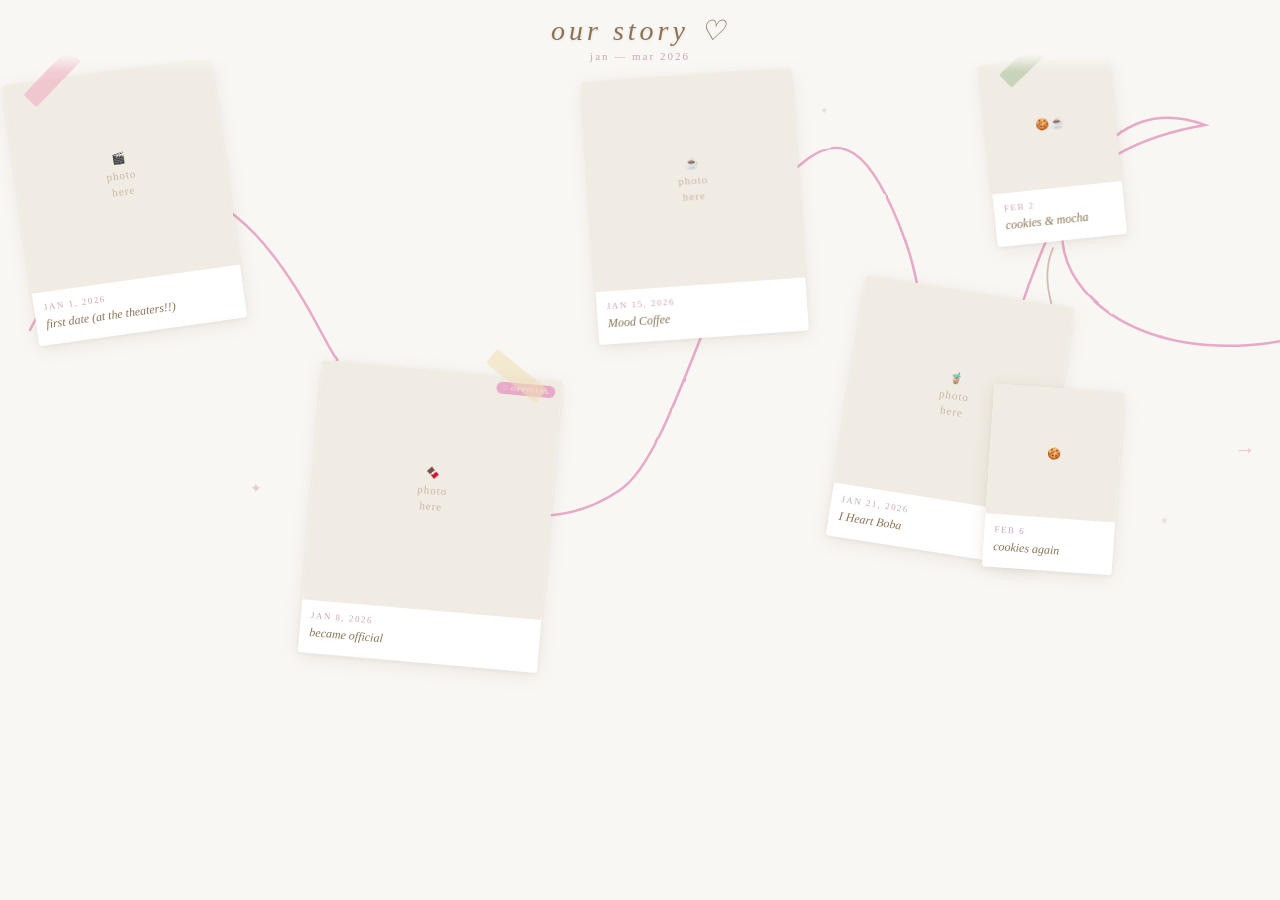
==== timeline.html @ 70872660 "non sinusoidal graph" ====
<!DOCTYPE html>
<html lang="en">
<head>
  <meta charset="UTF-8">
  <meta name="viewport" content="width=device-width, initial-scale=1.0">
  <title>Our Timeline ♡</title>
  <style>
    /* ── Reset & base ─────────────────────────────── */
    *, *::before, *::after { margin: 0; padding: 0; box-sizing: border-box; }

    html, body {
      width: 100%;
      height: 100%;
      overflow-x: auto;
      overflow-y: hidden;
      background: #f9f7f4;
      font-family: Georgia, 'Times New Roman', serif;
      color: #8b7355;
      -webkit-overflow-scrolling: touch;
      scroll-behavior: smooth;
      cursor: default;
      min-height: 680px; /* accommodate fixed-height track */
    }

    /* ── Page fade-in ─────────────────────────────── */
    body {
      animation: pageFadeIn 0.8s ease forwards;
    }
    @keyframes pageFadeIn {
      from { opacity: 0; }
      to   { opacity: 1; }
    }

    /* ── Decorative floating petals ───────────────── */
    .petals {
      position: fixed;
      inset: 0;
      pointer-events: none;
      z-index: 0;
      overflow: hidden;
    }
    .petal {
      position: absolute;
      top: -20px;
      font-size: 14px;
      opacity: 0;
      animation: petalFall linear infinite;
      user-select: none;
    }
    .petal:nth-child(1)  { left:  5%; animation-duration: 9s;  animation-delay: 0s;   font-size: 12px; }
    .petal:nth-child(2)  { left: 15%; animation-duration: 11s; animation-delay: 2s;   font-size: 10px; }
    .petal:nth-child(3)  { left: 25%; animation-duration: 8s;  animation-delay: 4s;   font-size: 14px; }
    .petal:nth-child(4)  { left: 35%; animation-duration: 12s; animation-delay: 1s;   font-size: 11px; }
    .petal:nth-child(5)  { left: 50%; animation-duration: 10s; animation-delay: 3s;   font-size: 13px; }
    .petal:nth-child(6)  { left: 62%; animation-duration: 9s;  animation-delay: 5.5s; font-size: 10px; }
    .petal:nth-child(7)  { left: 75%; animation-duration: 13s; animation-delay: 0.5s; font-size: 12px; }
    .petal:nth-child(8)  { left: 88%; animation-duration: 8s;  animation-delay: 2.5s; font-size: 14px; }
    @keyframes petalFall {
      0%   { transform: translateY(-20px) rotate(0deg);   opacity: 0; }
      10%  { opacity: 0.45; }
      90%  { opacity: 0.25; }
      100% { transform: translateY(110vh) rotate(360deg); opacity: 0; }
    }

    /* ── Page title header ────────────────────────── */
    .page-header {
      position: fixed;
      top: 0;
      left: 0;
      right: 0;
      z-index: 100;
      text-align: center;
      padding: 14px 0 10px;
      background: linear-gradient(to bottom, rgba(249,247,244,1) 75%, rgba(249,247,244,0));
      pointer-events: none;
    }
    .page-title {
      font-size: clamp(18px, 2.5vw, 28px);
      color: #8b7355;
      letter-spacing: 4px;
      font-style: italic;
      text-shadow: 0 1px 3px rgba(139,115,85,0.15);
    }
    .page-subtitle {
      font-size: 11px;
      color: #c8a4b8;
      letter-spacing: 2px;
      margin-top: 3px;
    }

    /* ── Main horizontal scroll track ────────────── */
    .timeline-track {
      position: relative;
      width: 2800px;
      height: 680px;
    }

    /* ── Section spacer — hidden in new layout ────── */
    .spacer, .spacer-lg { display: none; }

    /* ── Event wrapper — absolute positioned ──────── */
    .event-wrapper {
      position: absolute;
      z-index: 2;
    }

    /* ── Mini event — absolute positioned ─────────── */
    .mini-event {
      position: absolute;
      z-index: 2;
    }

    /* ── Polaroid card ────────────────────────────── */
    .polaroid {
      background: #ffffff;
      border-radius: 3px;
      box-shadow:
        0 4px 18px rgba(139,115,85,0.13),
        0 1px 4px rgba(139,115,85,0.09);
      cursor: pointer;
      transition:
        transform 0.35s cubic-bezier(0.34, 1.56, 0.64, 1),
        box-shadow 0.35s ease;
      user-select: none;
      white-space: normal;
      width: 210px;
      position: relative; /* for tape pseudo-elements */
    }

    /* Per-card rotation — more aggressive angles for scrapbook chaos */
    .polaroid.rot-n3 { transform: rotate(-9deg); }
    .polaroid.rot-n2 { transform: rotate(-8deg); }
    .polaroid.rot-n1 { transform: rotate(-4deg); }
    .polaroid.rot-p1 { transform: rotate(9deg); }
    .polaroid.rot-p2 { transform: rotate(6deg); }
    .polaroid.rot-p3 { transform: rotate(5deg); }

    .polaroid:hover {
      box-shadow:
        0 8px 28px rgba(139,115,85,0.18),
        0 2px 8px rgba(139,115,85,0.12);
    }

    /* expanded state */
    .polaroid.open {
      transform: rotate(0deg) scale(1.18) !important;
      box-shadow:
        0 16px 48px rgba(139,115,85,0.22),
        0 4px 16px rgba(139,115,85,0.14);
      z-index: 50;
    }
    .polaroid.open-large {
      transform: rotate(0deg) scale(1.32) !important;
      z-index: 50;
    }
    .polaroid.open-medium {
      transform: rotate(0deg) scale(1.22) !important;
      z-index: 50;
    }

    /* image area */
    .polaroid-img {
      width: 100%;
      aspect-ratio: 1 / 1;
      background: #f0ebe3;
      display: flex;
      align-items: center;
      justify-content: center;
      font-size: 28px;
      color: #c8b8a8;
      border-radius: 2px 2px 0 0;
      overflow: hidden;
      position: relative;
    }
    .polaroid-img-placeholder {
      font-size: 11px;
      color: #c8b8a8;
      letter-spacing: 1px;
      text-align: center;
      line-height: 1.5;
      padding: 8px;
    }

    /* text area */
    .polaroid-body {
      padding: 10px 10px 12px;
    }
    .polaroid-date {
      font-size: 9px;
      color: #c8a4b8;
      letter-spacing: 1.5px;
      text-transform: uppercase;
      margin-bottom: 4px;
    }
    .polaroid-title {
      font-size: 12px;
      color: #8b7355;
      line-height: 1.4;
      font-style: italic;
    }

    /* expandable description — hidden by default */
    .polaroid-desc {
      max-height: 0;
      overflow: hidden;
      transition: max-height 0.35s ease, opacity 0.3s ease;
      opacity: 0;
      font-size: 10px;
      color: #a89070;
      line-height: 1.55;
      margin-top: 0;
    }
    .polaroid.open .polaroid-desc,
    .polaroid.open-large .polaroid-desc,
    .polaroid.open-medium .polaroid-desc {
      max-height: 120px;
      opacity: 1;
      margin-top: 6px;
    }

    /* special badge */
    .polaroid-badge {
      position: absolute;
      top: 6px;
      right: 6px;
      background: #e8a8c8;
      color: white;
      font-size: 7px;
      letter-spacing: 1px;
      padding: 2px 5px;
      border-radius: 8px;
      text-transform: uppercase;
    }

    /* ── Mini event bubble ────────────────────────── */
    .mini-bubble {
      background: #fff;
      border: 1.5px solid #e8a8c8;
      border-radius: 12px;
      padding: 5px 10px;
      display: flex;
      flex-direction: column;
      align-items: center;
      gap: 2px;
      box-shadow: 0 2px 10px rgba(232,168,200,0.2);
      white-space: normal;
      text-align: center;
      transition: transform 0.2s ease;
      animation: floatBubble 3s ease-in-out infinite;
    }
    .mini-event:hover .mini-bubble {
      animation: bounceBubble 0.5s ease;
    }
    @keyframes floatBubble {
      0%, 100% { transform: translateY(0px); }
      50%       { transform: translateY(-4px); }
    }
    @keyframes bounceBubble {
      0%   { transform: scale(1) translateY(0); }
      30%  { transform: scale(1.12) translateY(-6px); }
      60%  { transform: scale(0.96) translateY(0); }
      80%  { transform: scale(1.04) translateY(-2px); }
      100% { transform: scale(1) translateY(0); }
    }
    .mini-icon { font-size: 16px; line-height: 1; }
    .mini-label {
      font-size: 9px;
      color: #8b7355;
      letter-spacing: 0.5px;
      font-style: italic;
      max-width: 70px;
    }
    .mini-date {
      font-size: 8px;
      color: #c8a4b8;
      letter-spacing: 1px;
    }

    /* ── Scroll hint arrow ────────────────────────── */
    .scroll-hint {
      position: fixed;
      right: 24px;
      top: 50%;
      transform: translateY(-50%);
      font-size: 22px;
      color: #e8a8c8;
      opacity: 0.7;
      animation: hintPulse 2s ease-in-out infinite;
      pointer-events: none;
      z-index: 200;
    }
    @keyframes hintPulse {
      0%, 100% { opacity: 0.4; transform: translateY(-50%) translateX(0); }
      50%       { opacity: 0.8; transform: translateY(-50%) translateX(5px); }
    }

    /* ── Washi tape strips ────────────────────────── */
    .tape {
      position: absolute;
      width: 64px;
      height: 18px;
      opacity: 0.6;
      border-radius: 2px;
      pointer-events: none;
      z-index: 3;
    }
    .tape-tl { top: -10px; left: 18px;  transform: rotate(-38deg); }
    .tape-tr { top: -10px; right: 14px; transform: rotate(34deg);  }
    .tape-pink     { background: #f0b0c4; }
    .tape-sage     { background: #b0c4a0; }
    .tape-cream    { background: #eee0b8; }
    .tape-lavender { background: #c8b0e0; }

    /* ── Scatter doodles ──────────────────────────── */
    .doodle {
      position: absolute;
      z-index: 1;
      pointer-events: none;
      color: #c9a89a;
      font-size: 14px;
      opacity: 0.5;
      user-select: none;
    }
    .doodle-lg { font-size: 20px; }
    .doodle-sm { font-size: 10px; opacity: 0.32; }

    /* ── Mobile responsive ────────────────────────── */
    @media (max-width: 700px) {
      .polaroid { width: 120px; }
      .spacer    { width: 50px; }
      .spacer-lg { width: 70px; }
      .polaroid-title { font-size: 10px; }
      .polaroid.open        { transform: rotate(0deg) scale(1.14) !important; }
      .polaroid.open-large  { transform: rotate(0deg) scale(1.22) !important; }
      .polaroid.open-medium { transform: rotate(0deg) scale(1.16) !important; }
    }
  </style>
</head>
<body>

  <!-- Floating petals -->
  <div class="petals" aria-hidden="true">
    <div class="petal">🌸</div>
    <div class="petal">🌷</div>
    <div class="petal">🌸</div>
    <div class="petal">🌸</div>
    <div class="petal">🌷</div>
    <div class="petal">🌸</div>
    <div class="petal">🌷</div>
    <div class="petal">🌸</div>
  </div>

  <!-- Fixed page header -->
  <header class="page-header" aria-label="Page title">
    <div class="page-title">our story ♡</div>
    <div class="page-subtitle">jan — mar 2026</div>
  </header>

  <!-- Scroll hint -->
  <div class="scroll-hint" aria-hidden="true">→</div>

  <!-- Horizontal timeline track -->
  <div class="timeline-track" role="main">

    <!-- Scatter doodles to fill dead space -->
    <span class="doodle"    aria-hidden="true" style="left:250px;  top:480px;">✦</span>
    <span class="doodle-sm doodle" aria-hidden="true" style="left:310px;  top:530px;">★</span>
    <span class="doodle"    aria-hidden="true" style="left:760px;  top:135px;">♡</span>
    <span class="doodle-sm doodle" aria-hidden="true" style="left:820px;  top:105px;">✦</span>
    <span class="doodle-lg doodle" aria-hidden="true" style="left:1095px; top:455px;">♡</span>
    <span class="doodle-sm doodle" aria-hidden="true" style="left:1160px; top:515px;">★</span>
    <span class="doodle"    aria-hidden="true" style="left:1480px; top:455px;">✦</span>
    <span class="doodle-sm doodle" aria-hidden="true" style="left:1540px; top:510px;">♡</span>
    <span class="doodle-lg doodle" aria-hidden="true" style="left:1870px; top:115px;">★</span>
    <span class="doodle-sm doodle" aria-hidden="true" style="left:1940px; top:85px; ">✦</span>
    <span class="doodle"    aria-hidden="true" style="left:2360px; top:120px;">♡</span>
    <span class="doodle-sm doodle" aria-hidden="true" style="left:2430px; top:90px; ">✦</span>
    <span class="doodle-lg doodle" aria-hidden="true" style="left:2550px; top:440px;">★</span>
    <span class="doodle-sm doodle" aria-hidden="true" style="left:2620px; top:500px;">♡</span>
    <span class="doodle"    aria-hidden="true" style="left:2720px; top:250px;">✦</span>

    <!-- SVG timeline line — irregular with loop + hand-drawn filter -->
    <svg aria-hidden="true" viewBox="0 0 2800 680" xmlns="http://www.w3.org/2000/svg"
         style="position:absolute;top:0;left:0;width:2800px;height:680px;pointer-events:none;z-index:0;">
      <defs>
        <!-- hand-drawn texture: displaces the stroke slightly so it looks pen-drawn -->
        <filter id="rough" x="-5%" y="-30%" width="110%" height="160%">
          <feTurbulence type="fractalNoise" baseFrequency="0.04 0.065"
                        numOctaves="2" seed="3" result="noiseOut"/>
          <feDisplacementMap in="SourceGraphic" in2="noiseOut"
                             scale="1.8" xChannelSelector="R" yChannelSelector="G"/>
        </filter>
        <!-- arrowhead for the stacked-card connector -->
        <marker id="arr" markerWidth="7" markerHeight="6" refX="6" refY="3" orient="auto">
          <polygon points="0 0, 7 3, 0 6" fill="#c9a89a" opacity="0.72"/>
        </marker>
      </defs>

      <!-- main timeline path:
           - first peak x≈170 y≈140, first trough x≈570 y≈545
           - second peak x≈800 y≈165, small dip x≈950-1010 y≈490
           - LOOP: rises steeply to (1205,125), then FOLDS BACK to x≈1050 before sweeping to (1410,295)
           - third peak x≈1570 y≈148, deep trough x≈1975 y≈515
           - fourth peak x≈2310 y≈258, final trough x≈2440 y≈472 -->
      <path filter="url(#rough)"
        d="M 30,330
           C 120,150 220,140 320,330
           C 420,520 540,545 620,490
           C 680,450 720,220 800,165
           C 840,130 870,145 905,240
           C 940,335 915,460 960,490
           C 1000,520 1055,515 1010,340
           C 1060,185 1110,90 1205,125
           C 920,175 1100,460 1410,295
           C 1460,275 1500,185 1570,148
           C 1630,120 1665,140 1700,210
           C 1740,280 1720,420 1760,475
           C 1800,530 1895,550 1975,515
           C 2055,480 2090,295 2150,240
           C 2200,198 2260,195 2310,258
           C 2360,320 2380,425 2440,472
           C 2495,520 2600,478 2690,393
           C 2748,336 2785,305 2800,300"
        fill="none" stroke="#e8a8c8" stroke-width="2.5" stroke-linecap="round"/>

      <!-- curved arrow connecting the stacked cookie polaroids (Feb 2 → Feb 6) -->
      <path filter="url(#rough)"
        d="M 1053,248 C 1032,298 1078,335 1053,382"
        fill="none" stroke="#c9a89a" stroke-width="1.8"
        stroke-linecap="round" marker-end="url(#arr)" opacity="0.75"/>
    </svg>

    <!-- ════════════════════════════════════════════════ -->
    <!-- EVENT 1: Jan 1 — First date (ABOVE) -->
    <!-- ════════════════════════════════════════════════ -->
    <div class="spacer"></div>

    <!-- Jan 1: near first crest (x≈200, y≈170), polaroid above -->
    <div class="event-wrapper above" data-id="e1" style="left:20px; top:70px;">
      <div class="polaroid rot-n2" id="polaroid-e1" onclick="togglePolaroid('e1', 'normal')" role="button" aria-expanded="false" tabindex="0">
        <div class="tape tape-tl tape-pink" aria-hidden="true"></div>
        <div class="polaroid-img">
          <div class="polaroid-img-placeholder">🎬<br>photo<br>here</div>
        </div>
        <div class="polaroid-body">
          <div class="polaroid-date">Jan 1, 2026</div>
          <div class="polaroid-title">first date (at the theaters!!)</div>
          <div class="polaroid-desc">even if marty was the one under a24 lighting, you were the one who stole the spotlight♡</div>
        </div>
      </div>
    </div>

    <div class="spacer-lg"></div>

    <!-- ════════════════════════════════════════════════ -->
    <!-- EVENT 2: Jan 8 — Official (BELOW) [MAJOR] -->
    <!-- ════════════════════════════════════════════════ -->
    <!-- Jan 8: midline going down (x≈400, y≈340), polaroid below — MAJOR -->
    <div class="event-wrapper below" data-id="e2" style="left:310px; top:370px;">
      <div class="polaroid rot-p3" id="polaroid-e2" onclick="togglePolaroid('e2', 'large')" role="button" aria-expanded="false" tabindex="0" style="width:240px;">
        <div class="tape tape-tr tape-cream" aria-hidden="true"></div>
        <div class="polaroid-img">
          <div class="polaroid-badge">♡ official</div>
          <div class="polaroid-img-placeholder">🍫<br>photo<br>here</div>
        </div>
        <div class="polaroid-body">
          <div class="polaroid-date">Jan 8, 2026</div>
          <div class="polaroid-title">became official</div>
          <div class="polaroid-desc">i wanted to repay you for the hersheys you gave me this day but i'm sorry i nearly poisioned you instead ♡</div>
        </div>
      </div>
    </div>

    <div class="spacer-lg"></div>

    <!-- ════════════════════════════════════════════════ -->
    <!-- EVENT 3: Jan 15 — Mood Coffee (ABOVE) -->
    <!-- ════════════════════════════════════════════════ -->
    <!-- Jan 15: near trough (x≈640, y≈490), float HIGH — surprise contrast -->
    <div class="event-wrapper above" data-id="e3" style="left:590px; top:75px;">
      <div class="polaroid rot-n1" id="polaroid-e3" onclick="togglePolaroid('e3', 'normal')" role="button" aria-expanded="false" tabindex="0">
        <div class="polaroid-img">
          <div class="polaroid-img-placeholder">☕<br>photo<br>here</div>
        </div>
        <div class="polaroid-body">
          <div class="polaroid-date">Jan 15, 2026</div>
          <div class="polaroid-title">Mood Coffee</div>
          <div class="polaroid-desc">tea too hot + hit the curb. however, it introduced me to hibiscus tea (which i am downing while making this website) so i think it was fire</div>
        </div>
      </div>
    </div>

    <div class="spacer-lg"></div>

    <!-- ════════════════════════════════════════════════ -->
    <!-- EVENT 4: Jan 21 — I Heart Boba (BELOW) -->
    <!-- ════════════════════════════════════════════════ -->
    <!-- Jan 21: between midline and crest (x≈880, y≈260), below -->
    <div class="event-wrapper below" data-id="e4" style="left:845px; top:290px;">
      <div class="polaroid rot-p1" id="polaroid-e4" onclick="togglePolaroid('e4', 'normal')" role="button" aria-expanded="false" tabindex="0">
        <div class="polaroid-img">
          <div class="polaroid-img-placeholder">🧋<br>photo<br>here</div>
        </div>
        <div class="polaroid-body">
          <div class="polaroid-date">Jan 21, 2026</div>
          <div class="polaroid-title">I Heart Boba</div>
          <div class="polaroid-desc">honey lemon tea (gross)</div>
        </div>
      </div>
    </div>

    <div class="spacer-lg"></div>

    <!-- ════════════════════════════════════════════════ -->
    <!-- MINI EVENT: Feb 2 — Cookie & Mocha (ON LINE) -->
    <!-- ════════════════════════════════════════════════ -->
    <!-- Feb 2 + Feb 6: stacked column — same x, connected by arrow in SVG -->
    <!-- Feb 2: UPPER card (x≈1050, floats above the loop peak) -->
    <div class="event-wrapper" data-id="m1" style="left:988px; top:58px;">
      <div class="polaroid" style="width:130px; transform:rotate(-6deg);">
        <div class="tape tape-tl tape-sage" aria-hidden="true"></div>
        <div class="polaroid-img">
          <div class="polaroid-img-placeholder">🍪☕</div>
        </div>
        <div class="polaroid-body">
          <div class="polaroid-date">Feb 2</div>
          <div class="polaroid-title">cookies & mocha</div>
        </div>
      </div>
    </div>

    <!-- Feb 6: LOWER card (same x, below the loop — arrow points down to it) -->
    <div class="event-wrapper" data-id="m2" style="left:988px; top:388px;">
      <div class="polaroid" style="width:130px; transform:rotate(4deg);">
        <div class="polaroid-img">
          <div class="polaroid-img-placeholder">🍪</div>
        </div>
        <div class="polaroid-body">
          <div class="polaroid-date">Feb 6</div>
          <div class="polaroid-title">cookies again</div>
        </div>
      </div>
    </div>

    <div class="spacer-lg"></div>

    <!-- ════════════════════════════════════════════════ -->
    <!-- EVENT 5: Feb 10 — First Kiss (ABOVE) [SPECIAL] -->
    <!-- ════════════════════════════════════════════════ -->
    <!-- Feb 10: near trough (x≈1430, y≈510), FLOAT HIGH dramatically — SPECIAL -->
    <div class="event-wrapper above" data-id="e5" style="left:1370px; top:68px;">
      <div class="polaroid rot-n2" id="polaroid-e5" onclick="togglePolaroid('e5', 'medium')" role="button" aria-expanded="false" tabindex="0" style="transform:rotate(-11deg);">
        <div class="tape tape-tl tape-lavender" aria-hidden="true"></div>
        <div class="polaroid-img">
          <div class="polaroid-badge">✨ special</div>
          <div class="polaroid-img-placeholder">💋<br>photo<br>here</div>
        </div>
        <div class="polaroid-body">
          <div class="polaroid-date">Feb 10, 2026</div>
          <div class="polaroid-title">first kiss</div>
          <div class="polaroid-desc">movies told me first kisses were really bad and awkward so we're just better than the movies ♡</div>
        </div>
      </div>
    </div>

    <div class="spacer-lg"></div>

    <!-- ════════════════════════════════════════════════ -->
    <!-- EVENT 6: Feb 17 — First Photos (BELOW) [SPECIAL] -->
    <!-- ════════════════════════════════════════════════ -->
    <!-- Feb 17: near crest (x≈1790, y≈190), below — SPECIAL -->
    <div class="event-wrapper below" data-id="e6" style="left:1700px; top:240px;">
      <div class="polaroid rot-p2" id="polaroid-e6" onclick="togglePolaroid('e6', 'medium')" role="button" aria-expanded="false" tabindex="0">
        <div class="tape tape-tr tape-sage" aria-hidden="true"></div>
        <div class="polaroid-img">
          <div class="polaroid-badge">📸 us</div>
          <div class="polaroid-img-placeholder">📷<br>photo<br>here</div>
        </div>
        <div class="polaroid-body">
          <div class="polaroid-date">Feb 17, 2026</div>
          <div class="polaroid-title">First Photos Together</div>
          <div class="polaroid-desc">our first pictures as a couple. keeping these forever.</div>
        </div>
      </div>
    </div>

    <div class="spacer-lg"></div>

    <!-- ════════════════════════════════════════════════ -->
    <!-- EVENT 7: Mar 9 — Chosen Valentine's (ABOVE) [BIGGEST] -->
    <!-- ════════════════════════════════════════════════ -->
    <!-- Mar 9: near trough (x≈2200, y≈500), centered on wave — BIGGEST -->
    <div class="event-wrapper above" data-id="e7" style="left:2100px; top:240px;">
      <div class="polaroid rot-n1" id="polaroid-e7" onclick="togglePolaroid('e7', 'large')" role="button" aria-expanded="false" tabindex="0" style="width:255px;">
        <div class="tape tape-tl tape-pink" aria-hidden="true"></div>
        <div class="tape tape-tr tape-cream" aria-hidden="true"></div>
        <div class="polaroid-img">
          <div class="polaroid-badge">♡ our day</div>
          <div class="polaroid-img-placeholder">🌹<br>photo<br>here</div>
        </div>
        <div class="polaroid-body">
          <div class="polaroid-date">Mar 9, 2026</div>
          <div class="polaroid-title">Chosen Valentine's Day</div>
          <div class="polaroid-desc">2 months + 1 day after official. 21 is your favorite number. ♡</div>
        </div>
      </div>
    </div>

    <div class="spacer"></div>

  </div><!-- /timeline-track -->

  <script>
    // Track which polaroid is currently open
    let currentOpen = null;
    let currentSize = null;

    // Open/close classes per expand size
    const sizeClass = {
      'normal': 'open',
      'medium': 'open-medium',
      'large':  'open-large',
    };

    function togglePolaroid(id, size) {
      const el = document.getElementById('polaroid-' + id);
      if (!el) return;

      const openClass = sizeClass[size] || 'open';

      // If clicking the already-open polaroid — close it
      if (currentOpen === id) {
        el.classList.remove(openClass);
        el.setAttribute('aria-expanded', 'false');
        currentOpen = null;
        currentSize = null;
        return;
      }

      // Close any previously open polaroid
      if (currentOpen) {
        const prev = document.getElementById('polaroid-' + currentOpen);
        if (prev) {
          prev.classList.remove(sizeClass[currentSize] || 'open');
          prev.setAttribute('aria-expanded', 'false');
        }
      }

      // Open the new one
      el.classList.add(openClass);
      el.setAttribute('aria-expanded', 'true');
      currentOpen = id;
      currentSize = size;
    }

    // Keyboard support — Enter/Space triggers click
    document.querySelectorAll('.polaroid').forEach(card => {
      card.addEventListener('keydown', e => {
        if (e.key === 'Enter' || e.key === ' ') {
          e.preventDefault();
          card.click();
        }
      });
    });

    // Close open polaroid on Escape
    document.addEventListener('keydown', e => {
      if (e.key === 'Escape' && currentOpen) {
        const prev = document.getElementById('polaroid-' + currentOpen);
        if (prev) {
          prev.classList.remove(sizeClass[currentSize] || 'open');
          prev.setAttribute('aria-expanded', 'false');
        }
        currentOpen = null;
        currentSize = null;
      }
    });

    // Hide scroll hint after first scroll
    const hint = document.querySelector('.scroll-hint');
    let hintHidden = false;
    document.addEventListener('scroll', () => {
      if (!hintHidden) {
        hint.style.opacity = '0';
        hint.style.transition = 'opacity 0.5s';
        hintHidden = true;
      }
    }, { passive: true });
    window.addEventListener('scroll', () => {
      if (!hintHidden) {
        hint.style.opacity = '0';
        hint.style.transition = 'opacity 0.5s';
        hintHidden = true;
      }
    }, { passive: true });
  </script>
</body>
</html>
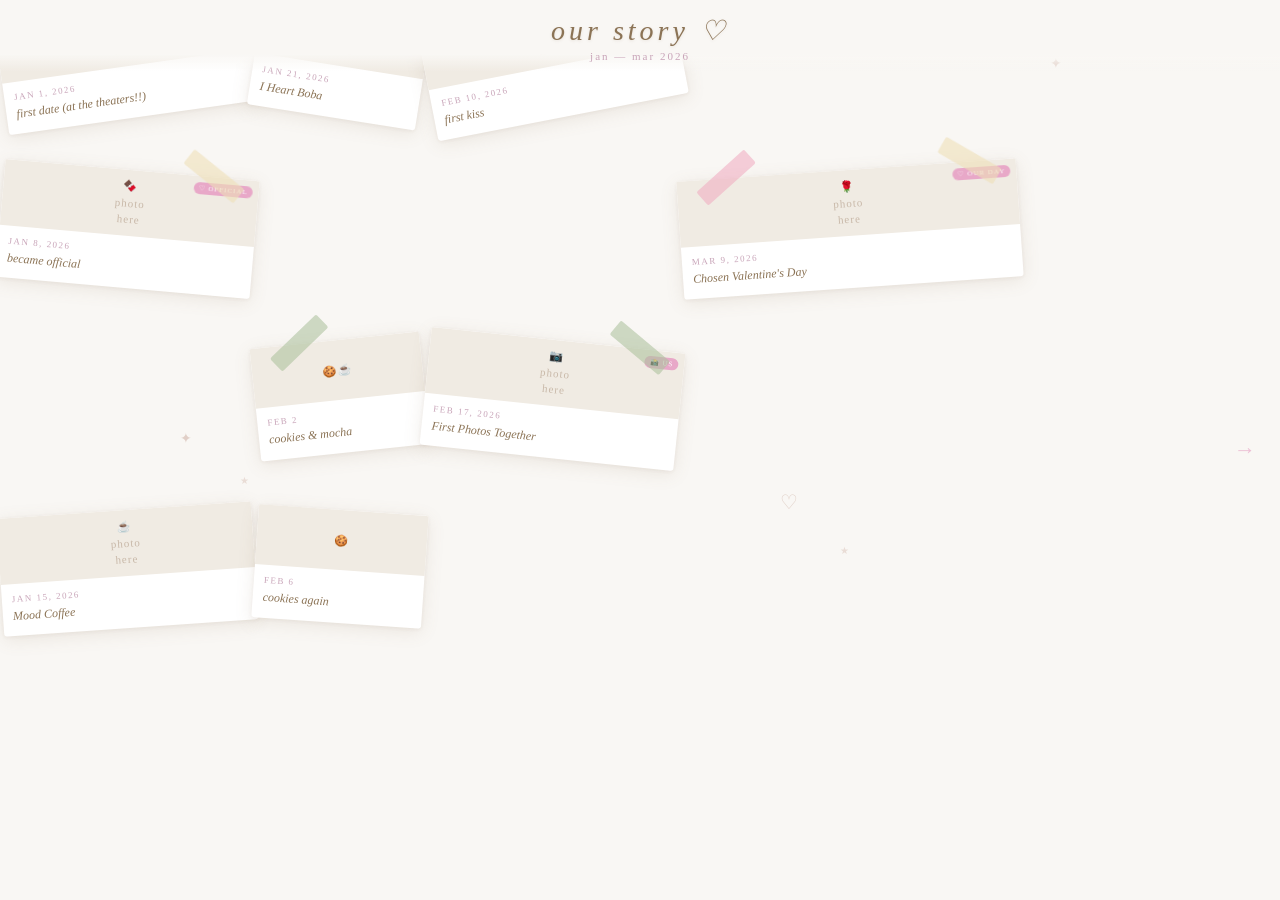
==== commit 1ba1f805: "gallery style" ====
--- a/timeline.html
+++ b/timeline.html
@@ -88,26 +88,33 @@
       margin-top: 3px;
     }
 
-    /* ── Main horizontal scroll track ────────────── */
+    /* ── Main horizontal scroll track (CSS grid) ─── */
     .timeline-track {
-      position: relative;
-      width: 2800px;
+      display: grid;
+      grid-template-rows: repeat(4, 170px);
+      grid-auto-columns: 85px;
+      grid-auto-flow: dense;
       height: 680px;
-    }
-
-    /* ── Section spacer — hidden in new layout ────── */
-    .spacer, .spacer-lg { display: none; }
-
-    /* ── Event wrapper — absolute positioned ──────── */
-    .event-wrapper {
+      width: max-content;
+      min-width: 100vw;
+      align-items: stretch;
+      position: relative; /* for doodle-layer */
+    }
+
+    /* ── Event wrapper / mini event — grid items ──── */
+    .event-wrapper,
+    .mini-event {
+      z-index: 2;
+      display: flex;
+      align-items: flex-start;
+    }
+
+    /* ── Doodle layer — absolute over grid ────────── */
+    .doodle-layer {
       position: absolute;
-      z-index: 2;
-    }
-
-    /* ── Mini event — absolute positioned ─────────── */
-    .mini-event {
-      position: absolute;
-      z-index: 2;
+      inset: 0;
+      pointer-events: none;
+      z-index: 1;
     }
 
     /* ── Polaroid card ────────────────────────────── */
@@ -123,8 +130,10 @@
         box-shadow 0.35s ease;
       user-select: none;
       white-space: normal;
-      width: 210px;
+      width: 100%;
       position: relative; /* for tape pseudo-elements */
+      display: flex;
+      flex-direction: column;
     }
 
     /* Per-card rotation — more aggressive angles for scrapbook chaos */
@@ -141,27 +150,12 @@
         0 2px 8px rgba(139,115,85,0.12);
     }
 
-    /* expanded state */
-    .polaroid.open {
-      transform: rotate(0deg) scale(1.18) !important;
-      box-shadow:
-        0 16px 48px rgba(139,115,85,0.22),
-        0 4px 16px rgba(139,115,85,0.14);
-      z-index: 50;
-    }
-    .polaroid.open-large {
-      transform: rotate(0deg) scale(1.32) !important;
-      z-index: 50;
-    }
-    .polaroid.open-medium {
-      transform: rotate(0deg) scale(1.22) !important;
-      z-index: 50;
-    }
 
     /* image area */
     .polaroid-img {
       width: 100%;
-      aspect-ratio: 1 / 1;
+      flex: 1;
+      min-height: 60px;
       background: #f0ebe3;
       display: flex;
       align-items: center;
@@ -199,23 +193,15 @@
       font-style: italic;
     }
 
-    /* expandable description — hidden by default */
+    /* description — hidden in grid cards, shown in lightbox via .lightbox-card override */
     .polaroid-desc {
       max-height: 0;
       overflow: hidden;
-      transition: max-height 0.35s ease, opacity 0.3s ease;
       opacity: 0;
       font-size: 10px;
       color: #a89070;
       line-height: 1.55;
       margin-top: 0;
-    }
-    .polaroid.open .polaroid-desc,
-    .polaroid.open-large .polaroid-desc,
-    .polaroid.open-medium .polaroid-desc {
-      max-height: 120px;
-      opacity: 1;
-      margin-top: 6px;
     }
 
     /* special badge */
@@ -324,15 +310,43 @@
     .doodle-lg { font-size: 20px; }
     .doodle-sm { font-size: 10px; opacity: 0.32; }
 
+    /* ── Lightbox overlay ─────────────────────────── */
+    .gallery-overlay {
+      position: fixed;
+      inset: 0;
+      background: rgba(50, 35, 25, 0.55);
+      z-index: 300;
+      display: flex;
+      align-items: center;
+      justify-content: center;
+      opacity: 0;
+      pointer-events: none;
+      transition: opacity 0.3s ease;
+    }
+    .gallery-overlay.active {
+      opacity: 1;
+      pointer-events: all;
+    }
+    .lightbox-card {
+      max-width: 340px;
+      width: 90vw;
+      transform: rotate(-2deg);
+      position: relative;
+    }
+    .lightbox-card .polaroid {
+      width: 100%;
+      cursor: default;
+    }
+    .lightbox-card .polaroid-desc {
+      max-height: 200px !important;
+      opacity: 1 !important;
+      margin-top: 6px !important;
+    }
+
     /* ── Mobile responsive ────────────────────────── */
     @media (max-width: 700px) {
-      .polaroid { width: 120px; }
-      .spacer    { width: 50px; }
-      .spacer-lg { width: 70px; }
       .polaroid-title { font-size: 10px; }
-      .polaroid.open        { transform: rotate(0deg) scale(1.14) !important; }
-      .polaroid.open-large  { transform: rotate(0deg) scale(1.22) !important; }
-      .polaroid.open-medium { transform: rotate(0deg) scale(1.16) !important; }
+      .lightbox-card { transform: rotate(-1deg); }
     }
   </style>
 </head>
@@ -359,85 +373,30 @@
   <!-- Scroll hint -->
   <div class="scroll-hint" aria-hidden="true">→</div>
 
-  <!-- Horizontal timeline track -->
+  <!-- Horizontal gallery grid -->
   <div class="timeline-track" role="main">
 
-    <!-- Scatter doodles to fill dead space -->
-    <span class="doodle"    aria-hidden="true" style="left:250px;  top:480px;">✦</span>
-    <span class="doodle-sm doodle" aria-hidden="true" style="left:310px;  top:530px;">★</span>
-    <span class="doodle"    aria-hidden="true" style="left:760px;  top:135px;">♡</span>
-    <span class="doodle-sm doodle" aria-hidden="true" style="left:820px;  top:105px;">✦</span>
-    <span class="doodle-lg doodle" aria-hidden="true" style="left:1095px; top:455px;">♡</span>
-    <span class="doodle-sm doodle" aria-hidden="true" style="left:1160px; top:515px;">★</span>
-    <span class="doodle"    aria-hidden="true" style="left:1480px; top:455px;">✦</span>
-    <span class="doodle-sm doodle" aria-hidden="true" style="left:1540px; top:510px;">♡</span>
-    <span class="doodle-lg doodle" aria-hidden="true" style="left:1870px; top:115px;">★</span>
-    <span class="doodle-sm doodle" aria-hidden="true" style="left:1940px; top:85px; ">✦</span>
-    <span class="doodle"    aria-hidden="true" style="left:2360px; top:120px;">♡</span>
-    <span class="doodle-sm doodle" aria-hidden="true" style="left:2430px; top:90px; ">✦</span>
-    <span class="doodle-lg doodle" aria-hidden="true" style="left:2550px; top:440px;">★</span>
-    <span class="doodle-sm doodle" aria-hidden="true" style="left:2620px; top:500px;">♡</span>
-    <span class="doodle"    aria-hidden="true" style="left:2720px; top:250px;">✦</span>
-
-    <!-- SVG timeline line — irregular with loop + hand-drawn filter -->
-    <svg aria-hidden="true" viewBox="0 0 2800 680" xmlns="http://www.w3.org/2000/svg"
-         style="position:absolute;top:0;left:0;width:2800px;height:680px;pointer-events:none;z-index:0;">
-      <defs>
-        <!-- hand-drawn texture: displaces the stroke slightly so it looks pen-drawn -->
-        <filter id="rough" x="-5%" y="-30%" width="110%" height="160%">
-          <feTurbulence type="fractalNoise" baseFrequency="0.04 0.065"
-                        numOctaves="2" seed="3" result="noiseOut"/>
-          <feDisplacementMap in="SourceGraphic" in2="noiseOut"
-                             scale="1.8" xChannelSelector="R" yChannelSelector="G"/>
-        </filter>
-        <!-- arrowhead for the stacked-card connector -->
-        <marker id="arr" markerWidth="7" markerHeight="6" refX="6" refY="3" orient="auto">
-          <polygon points="0 0, 7 3, 0 6" fill="#c9a89a" opacity="0.72"/>
-        </marker>
-      </defs>
-
-      <!-- main timeline path:
-           - first peak x≈170 y≈140, first trough x≈570 y≈545
-           - second peak x≈800 y≈165, small dip x≈950-1010 y≈490
-           - LOOP: rises steeply to (1205,125), then FOLDS BACK to x≈1050 before sweeping to (1410,295)
-           - third peak x≈1570 y≈148, deep trough x≈1975 y≈515
-           - fourth peak x≈2310 y≈258, final trough x≈2440 y≈472 -->
-      <path filter="url(#rough)"
-        d="M 30,330
-           C 120,150 220,140 320,330
-           C 420,520 540,545 620,490
-           C 680,450 720,220 800,165
-           C 840,130 870,145 905,240
-           C 940,335 915,460 960,490
-           C 1000,520 1055,515 1010,340
-           C 1060,185 1110,90 1205,125
-           C 920,175 1100,460 1410,295
-           C 1460,275 1500,185 1570,148
-           C 1630,120 1665,140 1700,210
-           C 1740,280 1720,420 1760,475
-           C 1800,530 1895,550 1975,515
-           C 2055,480 2090,295 2150,240
-           C 2200,198 2260,195 2310,258
-           C 2360,320 2380,425 2440,472
-           C 2495,520 2600,478 2690,393
-           C 2748,336 2785,305 2800,300"
-        fill="none" stroke="#e8a8c8" stroke-width="2.5" stroke-linecap="round"/>
-
-      <!-- curved arrow connecting the stacked cookie polaroids (Feb 2 → Feb 6) -->
-      <path filter="url(#rough)"
-        d="M 1053,248 C 1032,298 1078,335 1053,382"
-        fill="none" stroke="#c9a89a" stroke-width="1.8"
-        stroke-linecap="round" marker-end="url(#arr)" opacity="0.75"/>
-    </svg>
-
-    <!-- ════════════════════════════════════════════════ -->
-    <!-- EVENT 1: Jan 1 — First date (ABOVE) -->
-    <!-- ════════════════════════════════════════════════ -->
-    <div class="spacer"></div>
-
-    <!-- Jan 1: near first crest (x≈200, y≈170), polaroid above -->
-    <div class="event-wrapper above" data-id="e1" style="left:20px; top:70px;">
-      <div class="polaroid rot-n2" id="polaroid-e1" onclick="togglePolaroid('e1', 'normal')" role="button" aria-expanded="false" tabindex="0">
+    <!-- Doodles float above grid in their own absolute layer -->
+    <div class="doodle-layer" aria-hidden="true">
+      <span class="doodle"    style="left:180px;  top:430px;">✦</span>
+      <span class="doodle-sm doodle" style="left:240px;  top:475px;">★</span>
+      <span class="doodle"    style="left:520px;  top:60px;">♡</span>
+      <span class="doodle-sm doodle" style="left:575px;  top:35px;">✦</span>
+      <span class="doodle-lg doodle" style="left:780px;  top:490px;">♡</span>
+      <span class="doodle-sm doodle" style="left:840px;  top:545px;">★</span>
+      <span class="doodle"    style="left:1050px; top:55px;">✦</span>
+      <span class="doodle-sm doodle" style="left:1110px; top:30px;">♡</span>
+      <span class="doodle-lg doodle" style="left:1460px; top:470px;">★</span>
+      <span class="doodle-sm doodle" style="left:1520px; top:510px;">✦</span>
+      <span class="doodle"    style="left:1800px; top:95px;">♡</span>
+      <span class="doodle-sm doodle" style="left:1860px; top:65px;">✦</span>
+    </div>
+
+    <!-- ════════════════════════════════════════════════ -->
+    <!-- EVENT 1: Jan 1 — First date · med-landscape 3×1 -->
+    <!-- ════════════════════════════════════════════════ -->
+    <div class="event-wrapper" data-id="e1" style="grid-column: span 3; grid-row: 1 / span 1;">
+      <div class="polaroid rot-n2" id="polaroid-e1" onclick="openLightbox(this)" role="button" aria-expanded="false" tabindex="0">
         <div class="tape tape-tl tape-pink" aria-hidden="true"></div>
         <div class="polaroid-img">
           <div class="polaroid-img-placeholder">🎬<br>photo<br>here</div>
@@ -450,14 +409,11 @@
       </div>
     </div>
 
-    <div class="spacer-lg"></div>
-
-    <!-- ════════════════════════════════════════════════ -->
-    <!-- EVENT 2: Jan 8 — Official (BELOW) [MAJOR] -->
-    <!-- ════════════════════════════════════════════════ -->
-    <!-- Jan 8: midline going down (x≈400, y≈340), polaroid below — MAJOR -->
-    <div class="event-wrapper below" data-id="e2" style="left:310px; top:370px;">
-      <div class="polaroid rot-p3" id="polaroid-e2" onclick="togglePolaroid('e2', 'large')" role="button" aria-expanded="false" tabindex="0" style="width:240px;">
+    <!-- ════════════════════════════════════════════════ -->
+    <!-- EVENT 2: Jan 8 — Official · large 3×2 -->
+    <!-- ════════════════════════════════════════════════ -->
+    <div class="event-wrapper" data-id="e2" style="grid-column: span 3; grid-row: 2 / span 2;">
+      <div class="polaroid rot-p3" id="polaroid-e2" onclick="openLightbox(this)" role="button" aria-expanded="false" tabindex="0">
         <div class="tape tape-tr tape-cream" aria-hidden="true"></div>
         <div class="polaroid-img">
           <div class="polaroid-badge">♡ official</div>
@@ -471,14 +427,11 @@
       </div>
     </div>
 
-    <div class="spacer-lg"></div>
-
-    <!-- ════════════════════════════════════════════════ -->
-    <!-- EVENT 3: Jan 15 — Mood Coffee (ABOVE) -->
-    <!-- ════════════════════════════════════════════════ -->
-    <!-- Jan 15: near trough (x≈640, y≈490), float HIGH — surprise contrast -->
-    <div class="event-wrapper above" data-id="e3" style="left:590px; top:75px;">
-      <div class="polaroid rot-n1" id="polaroid-e3" onclick="togglePolaroid('e3', 'normal')" role="button" aria-expanded="false" tabindex="0">
+    <!-- ════════════════════════════════════════════════ -->
+    <!-- EVENT 3: Jan 15 — Mood Coffee · med-landscape 3×1 -->
+    <!-- ════════════════════════════════════════════════ -->
+    <div class="event-wrapper" data-id="e3" style="grid-column: span 3; grid-row: 4 / span 1;">
+      <div class="polaroid rot-n1" id="polaroid-e3" onclick="openLightbox(this)" role="button" aria-expanded="false" tabindex="0">
         <div class="polaroid-img">
           <div class="polaroid-img-placeholder">☕<br>photo<br>here</div>
         </div>
@@ -490,14 +443,11 @@
       </div>
     </div>
 
-    <div class="spacer-lg"></div>
-
-    <!-- ════════════════════════════════════════════════ -->
-    <!-- EVENT 4: Jan 21 — I Heart Boba (BELOW) -->
-    <!-- ════════════════════════════════════════════════ -->
-    <!-- Jan 21: between midline and crest (x≈880, y≈260), below -->
-    <div class="event-wrapper below" data-id="e4" style="left:845px; top:290px;">
-      <div class="polaroid rot-p1" id="polaroid-e4" onclick="togglePolaroid('e4', 'normal')" role="button" aria-expanded="false" tabindex="0">
+    <!-- ════════════════════════════════════════════════ -->
+    <!-- EVENT 4: Jan 21 — I Heart Boba · small 2×1 -->
+    <!-- ════════════════════════════════════════════════ -->
+    <div class="event-wrapper" data-id="e4" style="grid-column: span 2; grid-row: 1 / span 1;">
+      <div class="polaroid rot-p1" id="polaroid-e4" onclick="openLightbox(this)" role="button" aria-expanded="false" tabindex="0">
         <div class="polaroid-img">
           <div class="polaroid-img-placeholder">🧋<br>photo<br>here</div>
         </div>
@@ -509,15 +459,11 @@
       </div>
     </div>
 
-    <div class="spacer-lg"></div>
-
-    <!-- ════════════════════════════════════════════════ -->
-    <!-- MINI EVENT: Feb 2 — Cookie & Mocha (ON LINE) -->
-    <!-- ════════════════════════════════════════════════ -->
-    <!-- Feb 2 + Feb 6: stacked column — same x, connected by arrow in SVG -->
-    <!-- Feb 2: UPPER card (x≈1050, floats above the loop peak) -->
-    <div class="event-wrapper" data-id="m1" style="left:988px; top:58px;">
-      <div class="polaroid" style="width:130px; transform:rotate(-6deg);">
+    <!-- ════════════════════════════════════════════════ -->
+    <!-- MINI EVENT: Feb 2 — Cookies & Mocha · small 2×1 -->
+    <!-- ════════════════════════════════════════════════ -->
+    <div class="event-wrapper" data-id="m1" style="grid-column: span 2; grid-row: 3 / span 1;">
+      <div class="polaroid" style="transform:rotate(-6deg);" onclick="openLightbox(this)" role="button" tabindex="0">
         <div class="tape tape-tl tape-sage" aria-hidden="true"></div>
         <div class="polaroid-img">
           <div class="polaroid-img-placeholder">🍪☕</div>
@@ -525,31 +471,32 @@
         <div class="polaroid-body">
           <div class="polaroid-date">Feb 2</div>
           <div class="polaroid-title">cookies & mocha</div>
-        </div>
-      </div>
-    </div>
-
-    <!-- Feb 6: LOWER card (same x, below the loop — arrow points down to it) -->
-    <div class="event-wrapper" data-id="m2" style="left:988px; top:388px;">
-      <div class="polaroid" style="width:130px; transform:rotate(4deg);">
+          <div class="polaroid-desc">sneaky little coffee date ♡</div>
+        </div>
+      </div>
+    </div>
+
+    <!-- ════════════════════════════════════════════════ -->
+    <!-- MINI EVENT: Feb 6 — Cookies Again · small 2×1 -->
+    <!-- ════════════════════════════════════════════════ -->
+    <div class="event-wrapper" data-id="m2" style="grid-column: span 2; grid-row: 4 / span 1;">
+      <div class="polaroid" style="transform:rotate(4deg);" onclick="openLightbox(this)" role="button" tabindex="0">
         <div class="polaroid-img">
           <div class="polaroid-img-placeholder">🍪</div>
         </div>
         <div class="polaroid-body">
           <div class="polaroid-date">Feb 6</div>
           <div class="polaroid-title">cookies again</div>
-        </div>
-      </div>
-    </div>
-
-    <div class="spacer-lg"></div>
-
-    <!-- ════════════════════════════════════════════════ -->
-    <!-- EVENT 5: Feb 10 — First Kiss (ABOVE) [SPECIAL] -->
-    <!-- ════════════════════════════════════════════════ -->
-    <!-- Feb 10: near trough (x≈1430, y≈510), FLOAT HIGH dramatically — SPECIAL -->
-    <div class="event-wrapper above" data-id="e5" style="left:1370px; top:68px;">
-      <div class="polaroid rot-n2" id="polaroid-e5" onclick="togglePolaroid('e5', 'medium')" role="button" aria-expanded="false" tabindex="0" style="transform:rotate(-11deg);">
+          <div class="polaroid-desc">we have a type ♡</div>
+        </div>
+      </div>
+    </div>
+
+    <!-- ════════════════════════════════════════════════ -->
+    <!-- EVENT 5: Feb 10 — First Kiss · large 3×2 -->
+    <!-- ════════════════════════════════════════════════ -->
+    <div class="event-wrapper" data-id="e5" style="grid-column: span 3; grid-row: 1 / span 2;">
+      <div class="polaroid" id="polaroid-e5" style="transform:rotate(-11deg);" onclick="openLightbox(this)" role="button" aria-expanded="false" tabindex="0">
         <div class="tape tape-tl tape-lavender" aria-hidden="true"></div>
         <div class="polaroid-img">
           <div class="polaroid-badge">✨ special</div>
@@ -563,14 +510,11 @@
       </div>
     </div>
 
-    <div class="spacer-lg"></div>
-
-    <!-- ════════════════════════════════════════════════ -->
-    <!-- EVENT 6: Feb 17 — First Photos (BELOW) [SPECIAL] -->
-    <!-- ════════════════════════════════════════════════ -->
-    <!-- Feb 17: near crest (x≈1790, y≈190), below — SPECIAL -->
-    <div class="event-wrapper below" data-id="e6" style="left:1700px; top:240px;">
-      <div class="polaroid rot-p2" id="polaroid-e6" onclick="togglePolaroid('e6', 'medium')" role="button" aria-expanded="false" tabindex="0">
+    <!-- ════════════════════════════════════════════════ -->
+    <!-- EVENT 6: Feb 17 — First Photos · med-landscape 3×1 -->
+    <!-- ════════════════════════════════════════════════ -->
+    <div class="event-wrapper" data-id="e6" style="grid-column: span 3; grid-row: 3 / span 1;">
+      <div class="polaroid rot-p2" id="polaroid-e6" onclick="openLightbox(this)" role="button" aria-expanded="false" tabindex="0">
         <div class="tape tape-tr tape-sage" aria-hidden="true"></div>
         <div class="polaroid-img">
           <div class="polaroid-badge">📸 us</div>
@@ -584,14 +528,11 @@
       </div>
     </div>
 
-    <div class="spacer-lg"></div>
-
-    <!-- ════════════════════════════════════════════════ -->
-    <!-- EVENT 7: Mar 9 — Chosen Valentine's (ABOVE) [BIGGEST] -->
-    <!-- ════════════════════════════════════════════════ -->
-    <!-- Mar 9: near trough (x≈2200, y≈500), centered on wave — BIGGEST -->
-    <div class="event-wrapper above" data-id="e7" style="left:2100px; top:240px;">
-      <div class="polaroid rot-n1" id="polaroid-e7" onclick="togglePolaroid('e7', 'large')" role="button" aria-expanded="false" tabindex="0" style="width:255px;">
+    <!-- ════════════════════════════════════════════════ -->
+    <!-- EVENT 7: Mar 9 — Chosen Valentine's · XL 4×2 -->
+    <!-- ════════════════════════════════════════════════ -->
+    <div class="event-wrapper" data-id="e7" style="grid-column: span 4; grid-row: 2 / span 2;">
+      <div class="polaroid rot-n1" id="polaroid-e7" onclick="openLightbox(this)" role="button" aria-expanded="false" tabindex="0">
         <div class="tape tape-tl tape-pink" aria-hidden="true"></div>
         <div class="tape tape-tr tape-cream" aria-hidden="true"></div>
         <div class="polaroid-img">
@@ -606,86 +547,64 @@
       </div>
     </div>
 
-    <div class="spacer"></div>
-
   </div><!-- /timeline-track -->
 
+  <!-- Lightbox overlay -->
+  <div class="gallery-overlay" id="gallery-overlay" onclick="handleOverlayClick(event)">
+    <div class="lightbox-card" id="lightbox-card"></div>
+  </div>
+
   <script>
-    // Track which polaroid is currently open
-    let currentOpen = null;
-    let currentSize = null;
-
-    // Open/close classes per expand size
-    const sizeClass = {
-      'normal': 'open',
-      'medium': 'open-medium',
-      'large':  'open-large',
-    };
-
-    function togglePolaroid(id, size) {
-      const el = document.getElementById('polaroid-' + id);
-      if (!el) return;
-
-      const openClass = sizeClass[size] || 'open';
-
-      // If clicking the already-open polaroid — close it
-      if (currentOpen === id) {
-        el.classList.remove(openClass);
-        el.setAttribute('aria-expanded', 'false');
-        currentOpen = null;
-        currentSize = null;
-        return;
+    // ── Lightbox ───────────────────────────────────────
+    let activeCard = null;
+
+    function openLightbox(card) {
+      const overlay = document.getElementById('gallery-overlay');
+      const lightboxCard = document.getElementById('lightbox-card');
+
+      // Clone the polaroid into the lightbox
+      lightboxCard.innerHTML = '';
+      const clone = card.cloneNode(true);
+      clone.removeAttribute('onclick');
+      clone.removeAttribute('id');
+      clone.removeAttribute('tabindex');
+      clone.style.transform = 'none'; // lightbox-card container handles rotation
+      lightboxCard.appendChild(clone);
+
+      // Dim original card
+      if (activeCard) activeCard.style.opacity = '';
+      card.style.opacity = '0.35';
+      activeCard = card;
+
+      overlay.classList.add('active');
+    }
+
+    function closeLightbox() {
+      const overlay = document.getElementById('gallery-overlay');
+      overlay.classList.remove('active');
+      if (activeCard) {
+        activeCard.style.opacity = '';
+        activeCard = null;
       }
-
-      // Close any previously open polaroid
-      if (currentOpen) {
-        const prev = document.getElementById('polaroid-' + currentOpen);
-        if (prev) {
-          prev.classList.remove(sizeClass[currentSize] || 'open');
-          prev.setAttribute('aria-expanded', 'false');
-        }
-      }
-
-      // Open the new one
-      el.classList.add(openClass);
-      el.setAttribute('aria-expanded', 'true');
-      currentOpen = id;
-      currentSize = size;
-    }
-
-    // Keyboard support — Enter/Space triggers click
+    }
+
+    function handleOverlayClick(e) {
+      if (e.target === e.currentTarget) closeLightbox();
+    }
+
+    // Keyboard support
+    document.addEventListener('keydown', e => {
+      if (e.key === 'Escape') closeLightbox();
+    });
     document.querySelectorAll('.polaroid').forEach(card => {
       card.addEventListener('keydown', e => {
-        if (e.key === 'Enter' || e.key === ' ') {
-          e.preventDefault();
-          card.click();
-        }
+        if (e.key === 'Enter' || e.key === ' ') { e.preventDefault(); card.click(); }
       });
     });
 
-    // Close open polaroid on Escape
-    document.addEventListener('keydown', e => {
-      if (e.key === 'Escape' && currentOpen) {
-        const prev = document.getElementById('polaroid-' + currentOpen);
-        if (prev) {
-          prev.classList.remove(sizeClass[currentSize] || 'open');
-          prev.setAttribute('aria-expanded', 'false');
-        }
-        currentOpen = null;
-        currentSize = null;
-      }
-    });
-
-    // Hide scroll hint after first scroll
+    // ── Scroll hint ────────────────────────────────────
     const hint = document.querySelector('.scroll-hint');
     let hintHidden = false;
-    document.addEventListener('scroll', () => {
-      if (!hintHidden) {
-        hint.style.opacity = '0';
-        hint.style.transition = 'opacity 0.5s';
-        hintHidden = true;
-      }
-    }, { passive: true });
     window.addEventListener('scroll', () => {
       if (!hintHidden) {
         hint.style.opacity = '0';
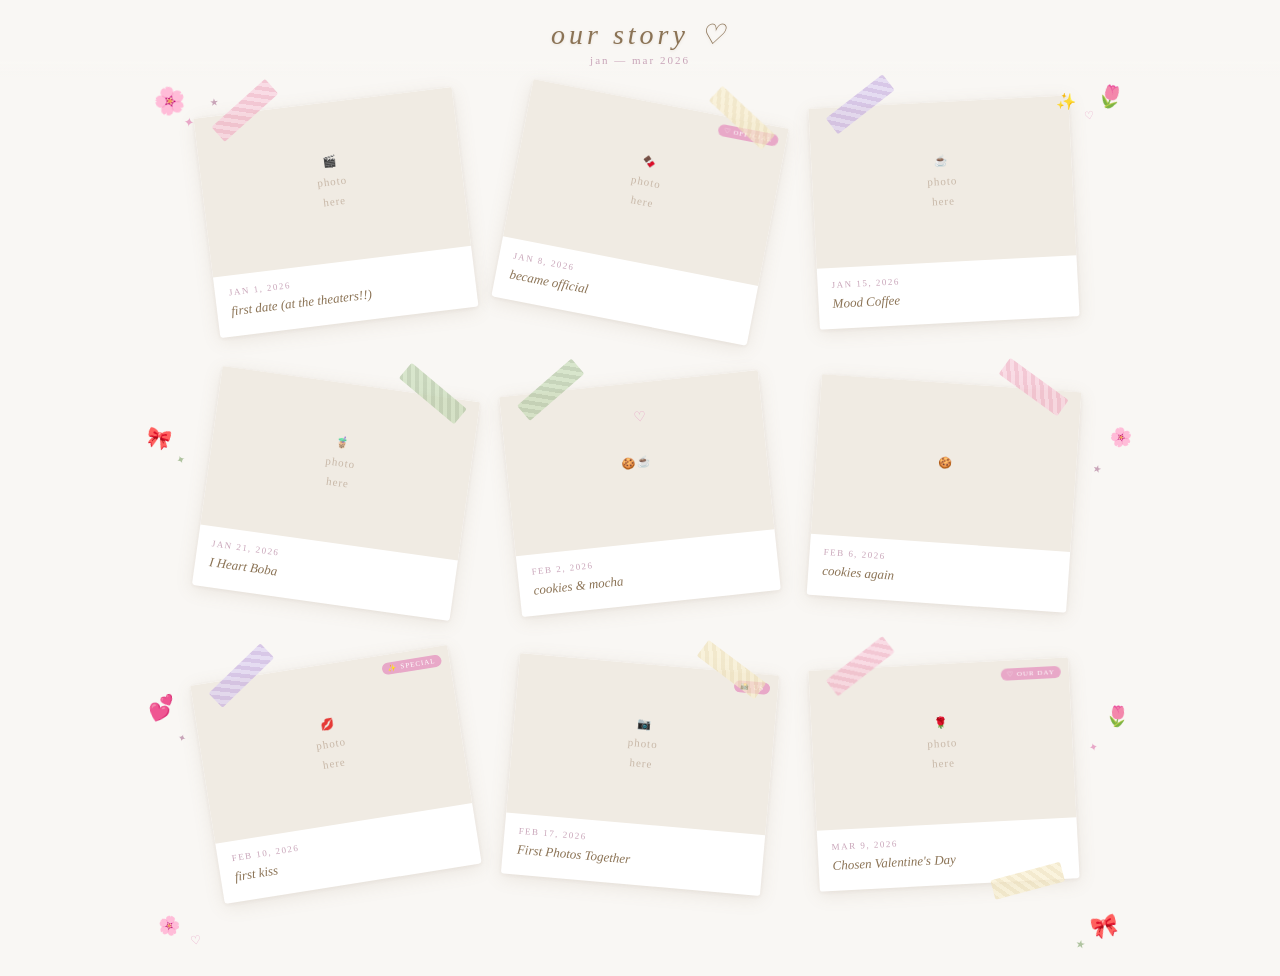
==== commit 0c700519: "3x3 style" ====
--- a/timeline.html
+++ b/timeline.html
@@ -10,22 +10,18 @@
 
     html, body {
       width: 100%;
-      height: 100%;
-      overflow-x: auto;
-      overflow-y: hidden;
+      min-height: 100%;
+      overflow-x: hidden;
+      overflow-y: auto;
       background: #f9f7f4;
       font-family: Georgia, 'Times New Roman', serif;
       color: #8b7355;
       -webkit-overflow-scrolling: touch;
-      scroll-behavior: smooth;
       cursor: default;
-      min-height: 680px; /* accommodate fixed-height track */
     }
 
     /* ── Page fade-in ─────────────────────────────── */
-    body {
-      animation: pageFadeIn 0.8s ease forwards;
-    }
+    body { animation: pageFadeIn 0.8s ease forwards; }
     @keyframes pageFadeIn {
       from { opacity: 0; }
       to   { opacity: 1; }
@@ -64,14 +60,12 @@
 
     /* ── Page title header ────────────────────────── */
     .page-header {
-      position: fixed;
+      position: sticky;
       top: 0;
-      left: 0;
-      right: 0;
       z-index: 100;
       text-align: center;
-      padding: 14px 0 10px;
-      background: linear-gradient(to bottom, rgba(249,247,244,1) 75%, rgba(249,247,244,0));
+      padding: 18px 0 12px;
+      background: linear-gradient(to bottom, rgba(249,247,244,1) 78%, rgba(249,247,244,0));
       pointer-events: none;
     }
     .page-title {
@@ -88,33 +82,19 @@
       margin-top: 3px;
     }
 
-    /* ── Main horizontal scroll track (CSS grid) ─── */
-    .timeline-track {
+    /* ── Grid wrapper ─────────────────────────────── */
+    .grid-wrap {
+      position: relative;
+      max-width: 980px;
+      margin: 0 auto;
+      padding: 24px 56px 90px;
+    }
+
+    /* ── 3×3 event grid ───────────────────────────── */
+    .event-grid {
       display: grid;
-      grid-template-rows: repeat(4, 170px);
-      grid-auto-columns: 85px;
-      grid-auto-flow: dense;
-      height: 680px;
-      width: max-content;
-      min-width: 100vw;
-      align-items: stretch;
-      position: relative; /* for doodle-layer */
-    }
-
-    /* ── Event wrapper / mini event — grid items ──── */
-    .event-wrapper,
-    .mini-event {
-      z-index: 2;
-      display: flex;
-      align-items: flex-start;
-    }
-
-    /* ── Doodle layer — absolute over grid ────────── */
-    .doodle-layer {
-      position: absolute;
-      inset: 0;
-      pointer-events: none;
-      z-index: 1;
+      grid-template-columns: repeat(3, 1fr);
+      gap: 60px 44px;
     }
 
     /* ── Polaroid card ────────────────────────────── */
@@ -129,39 +109,34 @@
         transform 0.35s cubic-bezier(0.34, 1.56, 0.64, 1),
         box-shadow 0.35s ease;
       user-select: none;
-      white-space: normal;
-      width: 100%;
-      position: relative; /* for tape pseudo-elements */
+      position: relative;
       display: flex;
       flex-direction: column;
     }
 
-    /* Per-card rotation — more aggressive angles for scrapbook chaos */
-    .polaroid.rot-n3 { transform: rotate(-9deg); }
-    .polaroid.rot-n2 { transform: rotate(-8deg); }
-    .polaroid.rot-n1 { transform: rotate(-4deg); }
-    .polaroid.rot-p1 { transform: rotate(9deg); }
-    .polaroid.rot-p2 { transform: rotate(6deg); }
-    .polaroid.rot-p3 { transform: rotate(5deg); }
+    /* rotations */
+    .rot-n3 { transform: rotate(-9deg); }
+    .rot-n2 { transform: rotate(-7deg); }
+    .rot-n1 { transform: rotate(-3deg); }
+    .rot-p1 { transform: rotate(8deg); }
+    .rot-p2 { transform: rotate(5deg); }
+    .rot-p3 { transform: rotate(11deg); }
 
     .polaroid:hover {
       box-shadow:
-        0 8px 28px rgba(139,115,85,0.18),
-        0 2px 8px rgba(139,115,85,0.12);
-    }
-
+        0 12px 36px rgba(139,115,85,0.2),
+        0 3px 10px rgba(139,115,85,0.12);
+      z-index: 10;
+    }
 
     /* image area */
     .polaroid-img {
       width: 100%;
-      flex: 1;
-      min-height: 60px;
+      height: 160px;
       background: #f0ebe3;
       display: flex;
       align-items: center;
       justify-content: center;
-      font-size: 28px;
-      color: #c8b8a8;
       border-radius: 2px 2px 0 0;
       overflow: hidden;
       position: relative;
@@ -171,34 +146,32 @@
       color: #c8b8a8;
       letter-spacing: 1px;
       text-align: center;
-      line-height: 1.5;
+      line-height: 1.8;
       padding: 8px;
     }
 
     /* text area */
     .polaroid-body {
-      padding: 10px 10px 12px;
+      padding: 12px 14px 16px;
     }
     .polaroid-date {
       font-size: 9px;
       color: #c8a4b8;
       letter-spacing: 1.5px;
       text-transform: uppercase;
-      margin-bottom: 4px;
+      margin-bottom: 5px;
     }
     .polaroid-title {
-      font-size: 12px;
+      font-size: 13px;
       color: #8b7355;
       line-height: 1.4;
       font-style: italic;
     }
-
-    /* description — hidden in grid cards, shown in lightbox via .lightbox-card override */
     .polaroid-desc {
       max-height: 0;
       overflow: hidden;
       opacity: 0;
-      font-size: 10px;
+      font-size: 11px;
       color: #a89070;
       line-height: 1.55;
       margin-top: 0;
@@ -207,108 +180,46 @@
     /* special badge */
     .polaroid-badge {
       position: absolute;
-      top: 6px;
-      right: 6px;
+      top: 8px;
+      right: 8px;
       background: #e8a8c8;
       color: white;
       font-size: 7px;
       letter-spacing: 1px;
-      padding: 2px 5px;
+      padding: 2px 6px;
       border-radius: 8px;
       text-transform: uppercase;
-    }
-
-    /* ── Mini event bubble ────────────────────────── */
-    .mini-bubble {
-      background: #fff;
-      border: 1.5px solid #e8a8c8;
-      border-radius: 12px;
-      padding: 5px 10px;
-      display: flex;
-      flex-direction: column;
-      align-items: center;
-      gap: 2px;
-      box-shadow: 0 2px 10px rgba(232,168,200,0.2);
-      white-space: normal;
-      text-align: center;
-      transition: transform 0.2s ease;
-      animation: floatBubble 3s ease-in-out infinite;
-    }
-    .mini-event:hover .mini-bubble {
-      animation: bounceBubble 0.5s ease;
-    }
-    @keyframes floatBubble {
-      0%, 100% { transform: translateY(0px); }
-      50%       { transform: translateY(-4px); }
-    }
-    @keyframes bounceBubble {
-      0%   { transform: scale(1) translateY(0); }
-      30%  { transform: scale(1.12) translateY(-6px); }
-      60%  { transform: scale(0.96) translateY(0); }
-      80%  { transform: scale(1.04) translateY(-2px); }
-      100% { transform: scale(1) translateY(0); }
-    }
-    .mini-icon { font-size: 16px; line-height: 1; }
-    .mini-label {
-      font-size: 9px;
-      color: #8b7355;
-      letter-spacing: 0.5px;
-      font-style: italic;
-      max-width: 70px;
-    }
-    .mini-date {
-      font-size: 8px;
-      color: #c8a4b8;
-      letter-spacing: 1px;
-    }
-
-    /* ── Scroll hint arrow ────────────────────────── */
-    .scroll-hint {
-      position: fixed;
-      right: 24px;
-      top: 50%;
-      transform: translateY(-50%);
-      font-size: 22px;
-      color: #e8a8c8;
-      opacity: 0.7;
-      animation: hintPulse 2s ease-in-out infinite;
-      pointer-events: none;
-      z-index: 200;
-    }
-    @keyframes hintPulse {
-      0%, 100% { opacity: 0.4; transform: translateY(-50%) translateX(0); }
-      50%       { opacity: 0.8; transform: translateY(-50%) translateX(5px); }
     }
 
     /* ── Washi tape strips ────────────────────────── */
     .tape {
       position: absolute;
-      width: 64px;
-      height: 18px;
-      opacity: 0.6;
+      width: 72px;
+      height: 20px;
+      opacity: 0.68;
       border-radius: 2px;
       pointer-events: none;
       z-index: 3;
     }
-    .tape-tl { top: -10px; left: 18px;  transform: rotate(-38deg); }
-    .tape-tr { top: -10px; right: 14px; transform: rotate(34deg);  }
-    .tape-pink     { background: #f0b0c4; }
-    .tape-sage     { background: #b0c4a0; }
-    .tape-cream    { background: #eee0b8; }
-    .tape-lavender { background: #c8b0e0; }
-
-    /* ── Scatter doodles ──────────────────────────── */
-    .doodle {
+    .tape-tl { top: -12px; left: 16px;  transform: rotate(-35deg); }
+    .tape-tr { top: -12px; right: 12px; transform: rotate(32deg);  }
+    .tape-bl { bottom: -10px; left: 22px;  transform: rotate(7deg);  }
+    .tape-br { bottom: -10px; right: 16px; transform: rotate(-12deg); }
+
+    .tape-pink     { background: repeating-linear-gradient(50deg, #f0b0c4, #f0b0c4 4px, #f9cedd 4px, #f9cedd 8px); }
+    .tape-sage     { background: repeating-linear-gradient(50deg, #b0c4a0, #b0c4a0 4px, #c8dcb8 4px, #c8dcb8 8px); }
+    .tape-cream    { background: repeating-linear-gradient(50deg, #eee0b8, #eee0b8 4px, #f8eece 4px, #f8eece 8px); }
+    .tape-lavender { background: repeating-linear-gradient(50deg, #c8b0e0, #c8b0e0 4px, #dccff0 4px, #dccff0 8px); }
+    .tape-blue     { background: repeating-linear-gradient(50deg, #a8c8e8, #a8c8e8 4px, #c0dcf4 4px, #c0dcf4 8px); }
+
+    /* ── Scattered stickers ───────────────────────── */
+    .sticker {
       position: absolute;
-      z-index: 1;
       pointer-events: none;
-      color: #c9a89a;
-      font-size: 14px;
-      opacity: 0.5;
       user-select: none;
-    }
-    .doodle-lg { font-size: 20px; }
-    .doodle-sm { font-size: 10px; opacity: 0.32; }
+      z-index: 5;
+      line-height: 1;
+    }
 
     /* ── Lightbox overlay ─────────────────────────── */
     .gallery-overlay {
@@ -336,17 +247,22 @@
     .lightbox-card .polaroid {
       width: 100%;
       cursor: default;
-    }
+      transform: none !important;
+    }
+    .lightbox-card .polaroid-img { height: 220px; }
     .lightbox-card .polaroid-desc {
       max-height: 200px !important;
       opacity: 1 !important;
-      margin-top: 6px !important;
+      margin-top: 8px !important;
     }
 
     /* ── Mobile responsive ────────────────────────── */
     @media (max-width: 700px) {
-      .polaroid-title { font-size: 10px; }
-      .lightbox-card { transform: rotate(-1deg); }
+      .event-grid { grid-template-columns: repeat(2, 1fr); gap: 44px 28px; }
+      .grid-wrap  { padding: 16px 28px 64px; }
+    }
+    @media (max-width: 460px) {
+      .event-grid { grid-template-columns: 1fr; }
     }
   </style>
 </head>
@@ -364,39 +280,56 @@
     <div class="petal">🌸</div>
   </div>
 
-  <!-- Fixed page header -->
+  <!-- Page header -->
   <header class="page-header" aria-label="Page title">
     <div class="page-title">our story ♡</div>
     <div class="page-subtitle">jan — mar 2026</div>
   </header>
 
-  <!-- Scroll hint -->
-  <div class="scroll-hint" aria-hidden="true">→</div>
-
-  <!-- Horizontal gallery grid -->
-  <div class="timeline-track" role="main">
-
-    <!-- Doodles float above grid in their own absolute layer -->
-    <div class="doodle-layer" aria-hidden="true">
-      <span class="doodle"    style="left:180px;  top:430px;">✦</span>
-      <span class="doodle-sm doodle" style="left:240px;  top:475px;">★</span>
-      <span class="doodle"    style="left:520px;  top:60px;">♡</span>
-      <span class="doodle-sm doodle" style="left:575px;  top:35px;">✦</span>
-      <span class="doodle-lg doodle" style="left:780px;  top:490px;">♡</span>
-      <span class="doodle-sm doodle" style="left:840px;  top:545px;">★</span>
-      <span class="doodle"    style="left:1050px; top:55px;">✦</span>
-      <span class="doodle-sm doodle" style="left:1110px; top:30px;">♡</span>
-      <span class="doodle-lg doodle" style="left:1460px; top:470px;">★</span>
-      <span class="doodle-sm doodle" style="left:1520px; top:510px;">✦</span>
-      <span class="doodle"    style="left:1800px; top:95px;">♡</span>
-      <span class="doodle-sm doodle" style="left:1860px; top:65px;">✦</span>
-    </div>
-
-    <!-- ════════════════════════════════════════════════ -->
-    <!-- EVENT 1: Jan 1 — First date · med-landscape 3×1 -->
-    <!-- ════════════════════════════════════════════════ -->
-    <div class="event-wrapper" data-id="e1" style="grid-column: span 3; grid-row: 1 / span 1;">
-      <div class="polaroid rot-n2" id="polaroid-e1" onclick="openLightbox(this)" role="button" aria-expanded="false" tabindex="0">
+  <!-- 3×3 scrapbook grid -->
+  <div class="grid-wrap">
+
+    <!-- ── Scattered stickers & doodles ────────────── -->
+
+    <!-- top-left corner cluster -->
+    <span class="sticker" style="font-size:26px; top:10px; left:4px;  transform:rotate(-18deg);">🌸</span>
+    <span class="sticker" style="font-size:13px; top:38px; left:34px; transform:rotate(8deg);  color:#e8a8c8;">✦</span>
+    <span class="sticker" style="font-size:10px; top:20px; left:60px; transform:rotate(-5deg); color:#c8a4b8;">★</span>
+
+    <!-- top-right corner cluster -->
+    <span class="sticker" style="font-size:22px; top:8px;  right:6px;  transform:rotate(20deg);">🌷</span>
+    <span class="sticker" style="font-size:11px; top:32px; right:36px; transform:rotate(-10deg); color:#e8a8c8;">♡</span>
+    <span class="sticker" style="font-size:16px; top:16px; right:54px; transform:rotate(5deg);">✨</span>
+
+    <!-- between row 1 and row 2 — left side -->
+    <span class="sticker" style="font-size:20px; top:39%; left:-4px;  transform:rotate(14deg);">🎀</span>
+    <span class="sticker" style="font-size:11px; top:42%; left:26px;  transform:rotate(-22deg); color:#b0c4a0;">✦</span>
+
+    <!-- between row 1 and row 2 — right side -->
+    <span class="sticker" style="font-size:18px; top:39%; right:-2px; transform:rotate(-10deg);">🌸</span>
+    <span class="sticker" style="font-size:10px; top:43%; right:28px; transform:rotate(15deg); color:#c8a4b8;">★</span>
+
+    <!-- center sparkle between rows -->
+    <span class="sticker" style="font-size:14px; top:37%; left:50%; transform:translate(-50%,0) rotate(-6deg); color:#e8a8c8;">♡</span>
+
+    <!-- between row 2 and row 3 — left side -->
+    <span class="sticker" style="font-size:22px; top:69%; left:-2px;  transform:rotate(-12deg);">💕</span>
+    <span class="sticker" style="font-size:10px; top:73%; left:28px;  transform:rotate(18deg); color:#c8a4b8;">✦</span>
+
+    <!-- between row 2 and row 3 — right side -->
+    <span class="sticker" style="font-size:20px; top:70%; right:0px;  transform:rotate(9deg);">🌷</span>
+    <span class="sticker" style="font-size:11px; top:74%; right:32px; transform:rotate(-15deg); color:#e8a8c8;">✦</span>
+
+    <!-- bottom corner cluster -->
+    <span class="sticker" style="font-size:18px; bottom:42px; left:8px;   transform:rotate(12deg);">🌸</span>
+    <span class="sticker" style="font-size:12px; bottom:30px; left:40px;  transform:rotate(-8deg); color:#e8a8c8;">♡</span>
+    <span class="sticker" style="font-size:22px; bottom:38px; right:12px; transform:rotate(-14deg);">🎀</span>
+    <span class="sticker" style="font-size:11px; bottom:26px; right:44px; transform:rotate(10deg); color:#b0c4a0;">★</span>
+
+    <div class="event-grid">
+
+      <!-- ══ 1 · Jan 1 — First Date ══════════════════ -->
+      <div class="polaroid rot-n2" onclick="openLightbox(this)" role="button" tabindex="0">
         <div class="tape tape-tl tape-pink" aria-hidden="true"></div>
         <div class="polaroid-img">
           <div class="polaroid-img-placeholder">🎬<br>photo<br>here</div>
@@ -407,13 +340,9 @@
           <div class="polaroid-desc">even if marty was the one under a24 lighting, you were the one who stole the spotlight♡</div>
         </div>
       </div>
-    </div>
-
-    <!-- ════════════════════════════════════════════════ -->
-    <!-- EVENT 2: Jan 8 — Official · large 3×2 -->
-    <!-- ════════════════════════════════════════════════ -->
-    <div class="event-wrapper" data-id="e2" style="grid-column: span 3; grid-row: 2 / span 2;">
-      <div class="polaroid rot-p3" id="polaroid-e2" onclick="openLightbox(this)" role="button" aria-expanded="false" tabindex="0">
+
+      <!-- ══ 2 · Jan 8 — Official ═════════════════════ -->
+      <div class="polaroid rot-p3" onclick="openLightbox(this)" role="button" tabindex="0">
         <div class="tape tape-tr tape-cream" aria-hidden="true"></div>
         <div class="polaroid-img">
           <div class="polaroid-badge">♡ official</div>
@@ -425,13 +354,10 @@
           <div class="polaroid-desc">i wanted to repay you for the hersheys you gave me this day but i'm sorry i nearly poisioned you instead ♡</div>
         </div>
       </div>
-    </div>
-
-    <!-- ════════════════════════════════════════════════ -->
-    <!-- EVENT 3: Jan 15 — Mood Coffee · med-landscape 3×1 -->
-    <!-- ════════════════════════════════════════════════ -->
-    <div class="event-wrapper" data-id="e3" style="grid-column: span 3; grid-row: 4 / span 1;">
-      <div class="polaroid rot-n1" id="polaroid-e3" onclick="openLightbox(this)" role="button" aria-expanded="false" tabindex="0">
+
+      <!-- ══ 3 · Jan 15 — Mood Coffee ════════════════ -->
+      <div class="polaroid rot-n1" onclick="openLightbox(this)" role="button" tabindex="0">
+        <div class="tape tape-tl tape-lavender" aria-hidden="true"></div>
         <div class="polaroid-img">
           <div class="polaroid-img-placeholder">☕<br>photo<br>here</div>
         </div>
@@ -441,13 +367,10 @@
           <div class="polaroid-desc">tea too hot + hit the curb. however, it introduced me to hibiscus tea (which i am downing while making this website) so i think it was fire</div>
         </div>
       </div>
-    </div>
-
-    <!-- ════════════════════════════════════════════════ -->
-    <!-- EVENT 4: Jan 21 — I Heart Boba · small 2×1 -->
-    <!-- ════════════════════════════════════════════════ -->
-    <div class="event-wrapper" data-id="e4" style="grid-column: span 2; grid-row: 1 / span 1;">
-      <div class="polaroid rot-p1" id="polaroid-e4" onclick="openLightbox(this)" role="button" aria-expanded="false" tabindex="0">
+
+      <!-- ══ 4 · Jan 21 — I Heart Boba ═══════════════ -->
+      <div class="polaroid rot-p1" onclick="openLightbox(this)" role="button" tabindex="0">
+        <div class="tape tape-tr tape-sage" aria-hidden="true"></div>
         <div class="polaroid-img">
           <div class="polaroid-img-placeholder">🧋<br>photo<br>here</div>
         </div>
@@ -457,46 +380,35 @@
           <div class="polaroid-desc">honey lemon tea (gross)</div>
         </div>
       </div>
-    </div>
-
-    <!-- ════════════════════════════════════════════════ -->
-    <!-- MINI EVENT: Feb 2 — Cookies & Mocha · small 2×1 -->
-    <!-- ════════════════════════════════════════════════ -->
-    <div class="event-wrapper" data-id="m1" style="grid-column: span 2; grid-row: 3 / span 1;">
+
+      <!-- ══ 5 · Feb 2 — Cookies & Mocha ════════════ -->
       <div class="polaroid" style="transform:rotate(-6deg);" onclick="openLightbox(this)" role="button" tabindex="0">
         <div class="tape tape-tl tape-sage" aria-hidden="true"></div>
         <div class="polaroid-img">
           <div class="polaroid-img-placeholder">🍪☕</div>
         </div>
         <div class="polaroid-body">
-          <div class="polaroid-date">Feb 2</div>
+          <div class="polaroid-date">Feb 2, 2026</div>
           <div class="polaroid-title">cookies & mocha</div>
           <div class="polaroid-desc">sneaky little coffee date ♡</div>
         </div>
       </div>
-    </div>
-
-    <!-- ════════════════════════════════════════════════ -->
-    <!-- MINI EVENT: Feb 6 — Cookies Again · small 2×1 -->
-    <!-- ════════════════════════════════════════════════ -->
-    <div class="event-wrapper" data-id="m2" style="grid-column: span 2; grid-row: 4 / span 1;">
+
+      <!-- ══ 6 · Feb 6 — Cookies Again ═══════════════ -->
       <div class="polaroid" style="transform:rotate(4deg);" onclick="openLightbox(this)" role="button" tabindex="0">
+        <div class="tape tape-tr tape-pink" aria-hidden="true"></div>
         <div class="polaroid-img">
           <div class="polaroid-img-placeholder">🍪</div>
         </div>
         <div class="polaroid-body">
-          <div class="polaroid-date">Feb 6</div>
+          <div class="polaroid-date">Feb 6, 2026</div>
           <div class="polaroid-title">cookies again</div>
           <div class="polaroid-desc">we have a type ♡</div>
         </div>
       </div>
-    </div>
-
-    <!-- ════════════════════════════════════════════════ -->
-    <!-- EVENT 5: Feb 10 — First Kiss · large 3×2 -->
-    <!-- ════════════════════════════════════════════════ -->
-    <div class="event-wrapper" data-id="e5" style="grid-column: span 3; grid-row: 1 / span 2;">
-      <div class="polaroid" id="polaroid-e5" style="transform:rotate(-11deg);" onclick="openLightbox(this)" role="button" aria-expanded="false" tabindex="0">
+
+      <!-- ══ 7 · Feb 10 — First Kiss ═════════════════ -->
+      <div class="polaroid rot-n3" onclick="openLightbox(this)" role="button" tabindex="0">
         <div class="tape tape-tl tape-lavender" aria-hidden="true"></div>
         <div class="polaroid-img">
           <div class="polaroid-badge">✨ special</div>
@@ -508,14 +420,10 @@
           <div class="polaroid-desc">movies told me first kisses were really bad and awkward so we're just better than the movies ♡</div>
         </div>
       </div>
-    </div>
-
-    <!-- ════════════════════════════════════════════════ -->
-    <!-- EVENT 6: Feb 17 — First Photos · med-landscape 3×1 -->
-    <!-- ════════════════════════════════════════════════ -->
-    <div class="event-wrapper" data-id="e6" style="grid-column: span 3; grid-row: 3 / span 1;">
-      <div class="polaroid rot-p2" id="polaroid-e6" onclick="openLightbox(this)" role="button" aria-expanded="false" tabindex="0">
-        <div class="tape tape-tr tape-sage" aria-hidden="true"></div>
+
+      <!-- ══ 8 · Feb 17 — First Photos ═══════════════ -->
+      <div class="polaroid rot-p2" onclick="openLightbox(this)" role="button" tabindex="0">
+        <div class="tape tape-tr tape-cream" aria-hidden="true"></div>
         <div class="polaroid-img">
           <div class="polaroid-badge">📸 us</div>
           <div class="polaroid-img-placeholder">📷<br>photo<br>here</div>
@@ -526,15 +434,11 @@
           <div class="polaroid-desc">our first pictures as a couple. keeping these forever.</div>
         </div>
       </div>
-    </div>
-
-    <!-- ════════════════════════════════════════════════ -->
-    <!-- EVENT 7: Mar 9 — Chosen Valentine's · XL 4×2 -->
-    <!-- ════════════════════════════════════════════════ -->
-    <div class="event-wrapper" data-id="e7" style="grid-column: span 4; grid-row: 2 / span 2;">
-      <div class="polaroid rot-n1" id="polaroid-e7" onclick="openLightbox(this)" role="button" aria-expanded="false" tabindex="0">
-        <div class="tape tape-tl tape-pink" aria-hidden="true"></div>
-        <div class="tape tape-tr tape-cream" aria-hidden="true"></div>
+
+      <!-- ══ 9 · Mar 9 — Chosen Valentine's ══════════ -->
+      <div class="polaroid rot-n1" onclick="openLightbox(this)" role="button" tabindex="0">
+        <div class="tape tape-tl tape-pink"  aria-hidden="true"></div>
+        <div class="tape tape-br tape-cream" aria-hidden="true"></div>
         <div class="polaroid-img">
           <div class="polaroid-badge">♡ our day</div>
           <div class="polaroid-img-placeholder">🌹<br>photo<br>here</div>
@@ -545,9 +449,9 @@
           <div class="polaroid-desc">2 months + 1 day after official. 21 is your favorite number. ♡</div>
         </div>
       </div>
-    </div>
-
-  </div><!-- /timeline-track -->
+
+    </div><!-- /event-grid -->
+  </div><!-- /grid-wrap -->
 
   <!-- Lightbox overlay -->
   <div class="gallery-overlay" id="gallery-overlay" onclick="handleOverlayClick(event)">
@@ -555,23 +459,18 @@
   </div>
 
   <script>
-    // ── Lightbox ───────────────────────────────────────
     let activeCard = null;
 
     function openLightbox(card) {
-      const overlay = document.getElementById('gallery-overlay');
+      const overlay     = document.getElementById('gallery-overlay');
       const lightboxCard = document.getElementById('lightbox-card');
 
-      // Clone the polaroid into the lightbox
       lightboxCard.innerHTML = '';
       const clone = card.cloneNode(true);
       clone.removeAttribute('onclick');
-      clone.removeAttribute('id');
       clone.removeAttribute('tabindex');
-      clone.style.transform = 'none'; // lightbox-card container handles rotation
       lightboxCard.appendChild(clone);
 
-      // Dim original card
       if (activeCard) activeCard.style.opacity = '';
       card.style.opacity = '0.35';
       activeCard = card;
@@ -580,38 +479,20 @@
     }
 
     function closeLightbox() {
-      const overlay = document.getElementById('gallery-overlay');
-      overlay.classList.remove('active');
-      if (activeCard) {
-        activeCard.style.opacity = '';
-        activeCard = null;
-      }
+      document.getElementById('gallery-overlay').classList.remove('active');
+      if (activeCard) { activeCard.style.opacity = ''; activeCard = null; }
     }
 
     function handleOverlayClick(e) {
       if (e.target === e.currentTarget) closeLightbox();
     }
 
-    // Keyboard support
-    document.addEventListener('keydown', e => {
-      if (e.key === 'Escape') closeLightbox();
-    });
+    document.addEventListener('keydown', e => { if (e.key === 'Escape') closeLightbox(); });
     document.querySelectorAll('.polaroid').forEach(card => {
       card.addEventListener('keydown', e => {
         if (e.key === 'Enter' || e.key === ' ') { e.preventDefault(); card.click(); }
       });
     });
-
-    // ── Scroll hint ────────────────────────────────────
-    const hint = document.querySelector('.scroll-hint');
-    let hintHidden = false;
-    window.addEventListener('scroll', () => {
-      if (!hintHidden) {
-        hint.style.opacity = '0';
-        hint.style.transition = 'opacity 0.5s';
-        hintHidden = true;
-      }
-    }, { passive: true });
   </script>
 </body>
 </html>
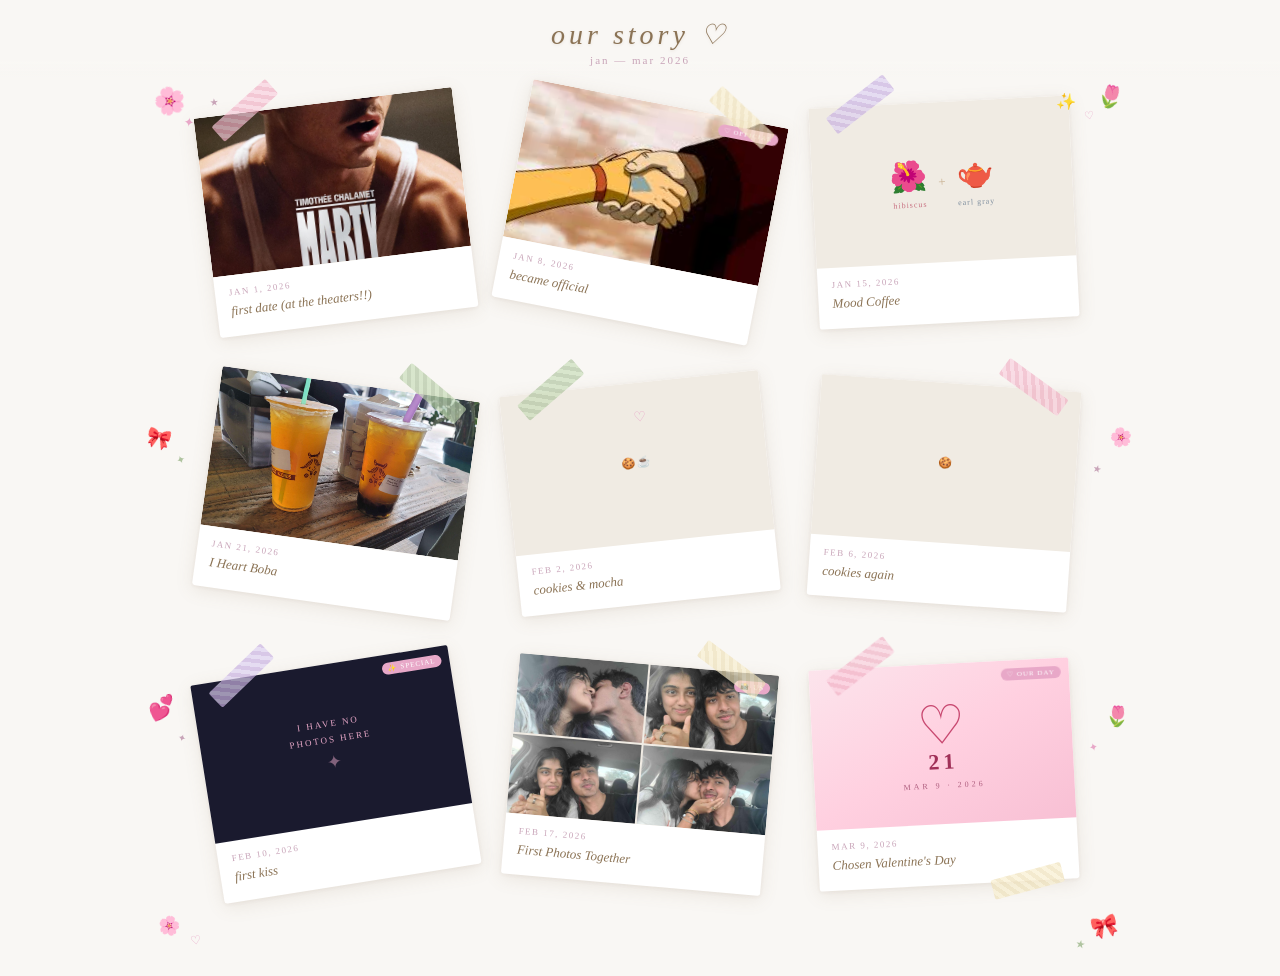
==== commit 345d1470: "added pics" ====
--- a/timeline.html
+++ b/timeline.html
@@ -4,6 +4,7 @@
   <meta charset="UTF-8">
   <meta name="viewport" content="width=device-width, initial-scale=1.0">
   <title>Our Timeline ♡</title>
+
   <style>
     /* ── Reset & base ─────────────────────────────── */
     *, *::before, *::after { margin: 0; padding: 0; box-sizing: border-box; }
@@ -221,11 +222,11 @@
       line-height: 1;
     }
 
-    /* ── Lightbox overlay ─────────────────────────── */
-    .gallery-overlay {
+    /* ── Scrapbook overlay ────────────────────────── */
+    .scrapbook-overlay {
       position: fixed;
       inset: 0;
-      background: rgba(50, 35, 25, 0.55);
+      background: rgba(28, 18, 12, 0.75);
       z-index: 300;
       display: flex;
       align-items: center;
@@ -233,27 +234,110 @@
       opacity: 0;
       pointer-events: none;
       transition: opacity 0.3s ease;
-    }
-    .gallery-overlay.active {
+      padding: 24px;
+      overflow-y: auto;
+    }
+    .scrapbook-overlay.active {
       opacity: 1;
       pointer-events: all;
     }
-    .lightbox-card {
-      max-width: 340px;
-      width: 90vw;
-      transform: rotate(-2deg);
+    .scrapbook-page {
       position: relative;
-    }
-    .lightbox-card .polaroid {
-      width: 100%;
-      cursor: default;
-      transform: none !important;
-    }
-    .lightbox-card .polaroid-img { height: 220px; }
-    .lightbox-card .polaroid-desc {
-      max-height: 200px !important;
-      opacity: 1 !important;
-      margin-top: 8px !important;
+      background: #faf7f0;
+      width: min(96vw, 780px);
+      border-radius: 3px;
+      padding: 56px 84px 60px;
+      box-shadow:
+        0 28px 80px rgba(0,0,0,0.4),
+        0 4px 20px rgba(0,0,0,0.18),
+        inset 0 0 0 1px rgba(139,115,85,0.1);
+      transform: scale(0.92);
+      transition: transform 0.38s cubic-bezier(0.34, 1.56, 0.64, 1);
+      text-align: center;
+    }
+    .scrapbook-overlay.active .scrapbook-page {
+      transform: scale(1);
+    }
+
+    /* art area */
+    .sb-art-wrap {
+      position: relative;
+      margin: 0 auto 20px;
+      display: inline-block;
+    }
+    .sb-art-tape {
+      position: absolute;
+      top: -13px;
+      left: 50%;
+      transform: translateX(-50%) rotate(-4deg);
+      width: 88px;
+      height: 21px;
+      border-radius: 2px;
+      opacity: 0.72;
+      z-index: 6;
+      pointer-events: none;
+    }
+    .sb-emoji {
+      font-size: 100px;
+      line-height: 1;
+      display: block;
+      padding: 16px 24px;
+      background: #f0ebe3;
+      border-radius: 4px;
+    }
+
+    /* text */
+    .sb-date {
+      font-family: 'Bradley Hand', 'Segoe Script', cursive;
+      font-size: 15px;
+      color: #c8a4b8;
+      letter-spacing: 2px;
+      text-transform: uppercase;
+      margin-bottom: 6px;
+    }
+    .sb-badge {
+      display: inline-block;
+      background: #e8a8c8;
+      color: white;
+      font-size: 10px;
+      letter-spacing: 1px;
+      padding: 3px 10px;
+      border-radius: 10px;
+      text-transform: uppercase;
+      margin-bottom: 10px;
+      font-family: Georgia, serif;
+    }
+    .sb-title {
+      font-family: 'Bradley Hand', 'Segoe Script', cursive;
+      font-size: 36px;
+      color: #8b7355;
+      line-height: 1.2;
+      margin-bottom: 14px;
+    }
+    .sb-caption {
+      font-family: 'Bradley Hand', 'Segoe Script', cursive;
+      font-size: 20px;
+      color: #a89070;
+      line-height: 1.65;
+      max-width: 480px;
+      margin: 0 auto;
+    }
+
+    /* floating stickers + doodles on the page */
+    .sb-sticker, .sb-doodle {
+      position: absolute;
+      pointer-events: none;
+      user-select: none;
+      line-height: 1;
+    }
+    .sb-sticker { z-index: 5; }
+    .sb-doodle  { z-index: 4; opacity: 0.55; }
+
+    /* ── Mobile ─────────────────────────────────────── */
+    @media (max-width: 600px) {
+      .scrapbook-page { padding: 40px 32px 44px; }
+      .sb-title   { font-size: 26px; }
+      .sb-caption { font-size: 17px; }
     }
 
     /* ── Mobile responsive ────────────────────────── */
@@ -329,10 +413,11 @@
     <div class="event-grid">
 
       <!-- ══ 1 · Jan 1 — First Date ══════════════════ -->
-      <div class="polaroid rot-n2" onclick="openLightbox(this)" role="button" tabindex="0">
+      <div class="polaroid rot-n2" onclick="openScrapbook('e1')" role="button" tabindex="0">
         <div class="tape tape-tl tape-pink" aria-hidden="true"></div>
         <div class="polaroid-img">
-          <div class="polaroid-img-placeholder">🎬<br>photo<br>here</div>
+          <img src="marty_supreme_poster.jpeg" alt="Marty Supreme poster"
+               style="width:100%;height:100%;object-fit:cover;border-radius:2px 2px 0 0;">
         </div>
         <div class="polaroid-body">
           <div class="polaroid-date">Jan 1, 2026</div>
@@ -342,11 +427,12 @@
       </div>
 
       <!-- ══ 2 · Jan 8 — Official ═════════════════════ -->
-      <div class="polaroid rot-p3" onclick="openLightbox(this)" role="button" tabindex="0">
+      <div class="polaroid rot-p3" onclick="openScrapbook('e2')" role="button" tabindex="0">
         <div class="tape tape-tr tape-cream" aria-hidden="true"></div>
         <div class="polaroid-img">
           <div class="polaroid-badge">♡ official</div>
-          <div class="polaroid-img-placeholder">🍫<br>photo<br>here</div>
+          <img src="handshake.jpeg" alt="handshake"
+               style="width:100%;height:100%;object-fit:cover;border-radius:2px 2px 0 0;">
         </div>
         <div class="polaroid-body">
           <div class="polaroid-date">Jan 8, 2026</div>
@@ -356,10 +442,20 @@
       </div>
 
       <!-- ══ 3 · Jan 15 — Mood Coffee ════════════════ -->
-      <div class="polaroid rot-n1" onclick="openLightbox(this)" role="button" tabindex="0">
+      <div class="polaroid rot-n1" onclick="openScrapbook('e3')" role="button" tabindex="0">
         <div class="tape tape-tl tape-lavender" aria-hidden="true"></div>
         <div class="polaroid-img">
-          <div class="polaroid-img-placeholder">☕<br>photo<br>here</div>
+          <div class="polaroid-img-placeholder" style="display:flex;gap:10px;align-items:center;justify-content:center;padding:8px;">
+            <div style="text-align:center;line-height:1.4;">
+              <span style="font-size:30px;">🌺</span>
+              <div style="font-size:8px;color:#c87080;letter-spacing:1px;margin-top:2px;">hibiscus</div>
+            </div>
+            <div style="color:#c8b090;font-size:13px;">+</div>
+            <div style="text-align:center;line-height:1.4;">
+              <span style="font-size:30px;">🫖</span>
+              <div style="font-size:8px;color:#8090a0;letter-spacing:1px;margin-top:2px;">earl gray</div>
+            </div>
+          </div>
         </div>
         <div class="polaroid-body">
           <div class="polaroid-date">Jan 15, 2026</div>
@@ -369,10 +465,11 @@
       </div>
 
       <!-- ══ 4 · Jan 21 — I Heart Boba ═══════════════ -->
-      <div class="polaroid rot-p1" onclick="openLightbox(this)" role="button" tabindex="0">
+      <div class="polaroid rot-p1" onclick="openScrapbook('e4')" role="button" tabindex="0">
         <div class="tape tape-tr tape-sage" aria-hidden="true"></div>
         <div class="polaroid-img">
-          <div class="polaroid-img-placeholder">🧋<br>photo<br>here</div>
+          <img src="i_heart_boba.JPG" alt="I Heart Boba"
+               style="width:100%;height:100%;object-fit:cover;border-radius:2px 2px 0 0;">
         </div>
         <div class="polaroid-body">
           <div class="polaroid-date">Jan 21, 2026</div>
@@ -382,7 +479,7 @@
       </div>
 
       <!-- ══ 5 · Feb 2 — Cookies & Mocha ════════════ -->
-      <div class="polaroid" style="transform:rotate(-6deg);" onclick="openLightbox(this)" role="button" tabindex="0">
+      <div class="polaroid" style="transform:rotate(-6deg);" onclick="openScrapbook('m1')" role="button" tabindex="0">
         <div class="tape tape-tl tape-sage" aria-hidden="true"></div>
         <div class="polaroid-img">
           <div class="polaroid-img-placeholder">🍪☕</div>
@@ -390,12 +487,12 @@
         <div class="polaroid-body">
           <div class="polaroid-date">Feb 2, 2026</div>
           <div class="polaroid-title">cookies & mocha</div>
-          <div class="polaroid-desc">sneaky little coffee date ♡</div>
+          <div class="polaroid-desc">ur mocha is so fire do not GRIND UP coffee beans though ♡</div>
         </div>
       </div>
 
       <!-- ══ 6 · Feb 6 — Cookies Again ═══════════════ -->
-      <div class="polaroid" style="transform:rotate(4deg);" onclick="openLightbox(this)" role="button" tabindex="0">
+      <div class="polaroid" style="transform:rotate(4deg);" onclick="openScrapbook('m2')" role="button" tabindex="0">
         <div class="tape tape-tr tape-pink" aria-hidden="true"></div>
         <div class="polaroid-img">
           <div class="polaroid-img-placeholder">🍪</div>
@@ -408,11 +505,15 @@
       </div>
 
       <!-- ══ 7 · Feb 10 — First Kiss ═════════════════ -->
-      <div class="polaroid rot-n3" onclick="openLightbox(this)" role="button" tabindex="0">
+      <div class="polaroid rot-n3" onclick="openScrapbook('e5')" role="button" tabindex="0">
         <div class="tape tape-tl tape-lavender" aria-hidden="true"></div>
-        <div class="polaroid-img">
+        <div class="polaroid-img" style="background:#1a1a2e;flex-direction:column;gap:6px;">
           <div class="polaroid-badge">✨ special</div>
-          <div class="polaroid-img-placeholder">💋<br>photo<br>here</div>
+          <div style="font-family:Georgia,serif;text-align:center;">
+            <div style="font-size:9px;color:#e8a8c8;letter-spacing:2px;line-height:1.8;">I HAVE NO</div>
+            <div style="font-size:9px;color:#e8a8c8;letter-spacing:2px;line-height:1.8;">PHOTOS HERE</div>
+            <div style="font-size:18px;color:rgba(232,168,200,0.5);margin-top:4px;">✦</div>
+          </div>
         </div>
         <div class="polaroid-body">
           <div class="polaroid-date">Feb 10, 2026</div>
@@ -422,11 +523,14 @@
       </div>
 
       <!-- ══ 8 · Feb 17 — First Photos ═══════════════ -->
-      <div class="polaroid rot-p2" onclick="openLightbox(this)" role="button" tabindex="0">
+      <div class="polaroid rot-p2" onclick="openScrapbook('e6')" role="button" tabindex="0">
         <div class="tape tape-tr tape-cream" aria-hidden="true"></div>
-        <div class="polaroid-img">
+        <div class="polaroid-img" style="padding:0;display:grid;grid-template-columns:1fr 1fr;gap:2px;overflow:hidden;">
           <div class="polaroid-badge">📸 us</div>
-          <div class="polaroid-img-placeholder">📷<br>photo<br>here</div>
+          <img src="k1.JPG" style="width:100%;height:100%;object-fit:cover;">
+          <img src="k2.JPG" style="width:100%;height:100%;object-fit:cover;">
+          <img src="k3.JPG" style="width:100%;height:100%;object-fit:cover;">
+          <img src="k4.JPG" style="width:100%;height:100%;object-fit:cover;">
         </div>
         <div class="polaroid-body">
           <div class="polaroid-date">Feb 17, 2026</div>
@@ -436,12 +540,16 @@
       </div>
 
       <!-- ══ 9 · Mar 9 — Chosen Valentine's ══════════ -->
-      <div class="polaroid rot-n1" onclick="openLightbox(this)" role="button" tabindex="0">
+      <div class="polaroid rot-n1" onclick="openScrapbook('e7')" role="button" tabindex="0">
         <div class="tape tape-tl tape-pink"  aria-hidden="true"></div>
         <div class="tape tape-br tape-cream" aria-hidden="true"></div>
-        <div class="polaroid-img">
+        <div class="polaroid-img" style="background:linear-gradient(150deg,#fce4ec,#ffd0e0,#f8c0d4);flex-direction:column;gap:2px;">
           <div class="polaroid-badge">♡ our day</div>
-          <div class="polaroid-img-placeholder">🌹<br>photo<br>here</div>
+          <div style="text-align:center;">
+            <div style="font-size:54px;color:#c84870;font-family:Georgia,serif;line-height:1;">♡</div>
+            <div style="font-size:22px;font-weight:900;color:#a03058;font-family:Georgia,serif;letter-spacing:4px;margin-top:-4px;">21</div>
+            <div style="font-size:8px;color:#b06080;letter-spacing:3px;margin-top:6px;font-family:Georgia,serif;">MAR 9 · 2026</div>
+          </div>
         </div>
         <div class="polaroid-body">
           <div class="polaroid-date">Mar 9, 2026</div>
@@ -453,41 +561,430 @@
     </div><!-- /event-grid -->
   </div><!-- /grid-wrap -->
 
-  <!-- Lightbox overlay -->
-  <div class="gallery-overlay" id="gallery-overlay" onclick="handleOverlayClick(event)">
-    <div class="lightbox-card" id="lightbox-card"></div>
+  <!-- Scrapbook overlay -->
+  <div class="scrapbook-overlay" id="scrapbook-overlay" onclick="handleOverlayClick(event)">
+    <div class="scrapbook-page" id="scrapbook-page"></div>
   </div>
 
   <script>
-    let activeCard = null;
-
-    function openLightbox(card) {
-      const overlay     = document.getElementById('gallery-overlay');
-      const lightboxCard = document.getElementById('lightbox-card');
-
-      lightboxCard.innerHTML = '';
-      const clone = card.cloneNode(true);
-      clone.removeAttribute('onclick');
-      clone.removeAttribute('tabindex');
-      lightboxCard.appendChild(clone);
-
-      if (activeCard) activeCard.style.opacity = '';
-      card.style.opacity = '0.35';
-      activeCard = card;
-
-      overlay.classList.add('active');
-    }
-
-    function closeLightbox() {
-      document.getElementById('gallery-overlay').classList.remove('active');
-      if (activeCard) { activeCard.style.opacity = ''; activeCard = null; }
+    const eventData = {
+      e1: {
+        date: 'Jan 1, 2026', title: 'first date (at the theaters!!)',
+        desc: 'even if marty was the one under a24 lighting, you were the one who stole the spotlight ♡',
+        emoji: '🎬', badge: null, tape: 'tape-lavender', customArt: 'fertilization',
+        stickers: [
+          { e:'🍿', top:'6%',  left:'3%',   rot:-14, sz:38 },
+          { e:'🎟️', top:'4%',  right:'4%',  rot: 10, sz:32 },
+          { e:'🌙', bot:'14%', left:'4%',   rot: -8, sz:30 },
+          { e:'⭐', bot:'10%', right:'5%',  rot: 16, sz:26 },
+          { e:'✨', top:'50%', left:'2%',   rot:-20, sz:28 },
+        ],
+        doodles: [
+          { m:'✦', top:'22%', right:'11%', rot: 6,  c:'#c9a89a', sz:16 },
+          { m:'♡', bot:'30%', left:'11%',  rot:-10, c:'#e8a8c8', sz:20 },
+          { m:'★', top:'62%', right:'9%',  rot: 12, c:'#b0c4a0', sz:14 },
+        ],
+      },
+      e2: {
+        date: 'Jan 8, 2026', title: 'became official',
+        desc: "i wanted to repay you for the hersheys you gave me this day but i'm sorry i nearly poisioned you instead ♡",
+        emoji: '🍫', badge: '♡ official', tape: 'tape-cream', customArt: 'hersheys',
+        stickers: [
+          { e:'💌', top:'5%',  left:'3%',   rot:-12, sz:34 },
+          { e:'🤍', top:'4%',  right:'4%',  rot: 10, sz:30 },
+          { e:'🍬', bot:'13%', left:'5%',   rot: -6, sz:28 },
+          { e:'💝', bot:'10%', right:'5%',  rot: 18, sz:26 },
+        ],
+        doodles: [
+          { m:'♡', top:'25%', right:'10%', rot:-5,  c:'#e8a8c8', sz:20 },
+          { m:'✦', bot:'32%', left:'10%',  rot: 8,  c:'#c9a89a', sz:16 },
+        ],
+      },
+      e3: {
+        date: 'Jan 15, 2026', title: 'Mood Coffee',
+        desc: 'tea too hot + hit the curb. however, it introduced me to hibiscus tea (which i am downing while making this website) so i think it was fire',
+        emoji: '☕', badge: null, tape: 'tape-sage', customArt: 'teas',
+        stickers: [
+          { e:'🌺', top:'5%',  left:'3%',   rot:-10, sz:34 },
+          { e:'🫖', top:'5%',  right:'4%',  rot:  8, sz:30 },
+          { e:'💫', bot:'14%', left:'5%',   rot: 15, sz:28 },
+          { e:'🌸', bot:'11%', right:'5%',  rot:-12, sz:26 },
+        ],
+        doodles: [
+          { m:'★', top:'28%', right:'11%', rot:10,  c:'#c9a89a', sz:15 },
+          { m:'♡', bot:'35%', left:'11%',  rot:-8,  c:'#e8a8c8', sz:18 },
+        ],
+      },
+      e4: {
+        date: 'Jan 21, 2026', title: 'I Heart Boba',
+        desc: 'honey lemon tea (gross)',
+        emoji: '🧋', badge: null, tape: 'tape-pink', customArt: 'jenga',
+        stickers: [
+          { e:'🫧', top:'5%',  left:'3%',   rot: -8, sz:32 },
+          { e:'🍋', top:'4%',  right:'4%',  rot: 12, sz:28 },
+          { e:'💛', bot:'13%', left:'5%',   rot: 10, sz:26 },
+          { e:'🌼', bot:'10%', right:'5%',  rot:-15, sz:28 },
+        ],
+        doodles: [
+          { m:'✦', top:'22%', right:'9%',  rot:-5,  c:'#c9a89a', sz:16 },
+          { m:'★', bot:'30%', left:'12%',  rot:12,  c:'#b0c4a0', sz:14 },
+        ],
+      },
+      m1: {
+        date: 'Feb 2, 2026', title: 'cookies & mocha',
+        desc: 'sneaky little coffee date ♡',
+        emoji: '🍪', badge: null, tape: 'tape-cream',
+        stickers: [
+          { e:'☕', top:'5%',  left:'3%',   rot:-14, sz:34 },
+          { e:'🤎', top:'5%',  right:'4%',  rot: 10, sz:30 },
+          { e:'✨', bot:'13%', left:'5%',   rot: -8, sz:26 },
+          { e:'🍫', bot:'10%', right:'5%',  rot: 15, sz:28 },
+        ],
+        doodles: [
+          { m:'♡', top:'28%', right:'10%', rot: 6,  c:'#e8a8c8', sz:18 },
+          { m:'✦', bot:'35%', left:'10%',  rot:-10, c:'#c9a89a', sz:14 },
+        ],
+      },
+      m2: {
+        date: 'Feb 6, 2026', title: 'cookies again',
+        desc: 'we have a type ♡',
+        emoji: '🍪', badge: null, tape: 'tape-pink',
+        stickers: [
+          { e:'🍪', top:'4%',  left:'3%',   rot:-10, sz:38 },
+          { e:'😋', top:'5%',  right:'4%',  rot:  8, sz:32 },
+          { e:'🤍', bot:'12%', left:'5%',   rot: 12, sz:26 },
+          { e:'🌸', bot:'10%', right:'5%',  rot:-14, sz:28 },
+        ],
+        doodles: [
+          { m:'★', top:'25%', right:'11%', rot:-8,  c:'#c9a89a', sz:16 },
+          { m:'♡', bot:'32%', left:'12%',  rot:10,  c:'#e8a8c8', sz:18 },
+        ],
+      },
+      e5: {
+        date: 'Feb 10, 2026', title: 'first kiss',
+        desc: "movies told me first kisses were really bad and awkward so we're just better than the movies ♡",
+        emoji: '💋', badge: '✨ special', tape: 'tape-lavender', customArt: 'firstkiss',
+        stickers: [
+          { e:'🌹', top:'5%',  left:'3%',   rot:-12, sz:34 },
+          { e:'💕', top:'4%',  right:'4%',  rot: 10, sz:32 },
+          { e:'✨', bot:'14%', left:'5%',   rot: -8, sz:28 },
+          { e:'🥀', bot:'11%', right:'5%',  rot: 16, sz:26 },
+          { e:'🫶', top:'50%', left:'2%',   rot:-18, sz:30 },
+        ],
+        doodles: [
+          { m:'♡', top:'22%', right:'10%', rot:-5,  c:'#e8a8c8', sz:22 },
+          { m:'✦', bot:'30%', left:'11%',  rot:12,  c:'#c9a89a', sz:16 },
+          { m:'★', top:'60%', right:'9%',  rot: 8,  c:'#b0c4a0', sz:14 },
+        ],
+      },
+      e6: {
+        date: 'Feb 17, 2026', title: 'First Photos Together',
+        desc: 'our first pictures as a couple. keeping these forever.',
+        emoji: '📷', badge: '📸 us', tape: 'tape-sage', customArt: 'photos',
+        stickers: [
+          { e:'🌸', top:'5%',  left:'3%',   rot:-10, sz:32 },
+          { e:'🎞️', top:'5%',  right:'4%',  rot: 12, sz:30 },
+          { e:'💗', bot:'13%', left:'5%',   rot: -8, sz:28 },
+          { e:'🌷', bot:'10%', right:'5%',  rot: 14, sz:28 },
+        ],
+        doodles: [
+          { m:'✦', top:'26%', right:'12%', rot: 6,  c:'#c9a89a', sz:15 },
+          { m:'♡', bot:'34%', left:'10%',  rot:-10, c:'#e8a8c8', sz:18 },
+        ],
+      },
+      e7: {
+        date: 'Mar 9, 2026', title: "Chosen Valentine's Day",
+        desc: '2 months + 1 day after official. 21 is your favorite number. ♡',
+        emoji: '🌹', badge: '♡ our day', tape: 'tape-pink', customArt: 'valentines',
+        stickers: [
+          { e:'💝', top:'5%',  left:'3%',   rot:-12, sz:36 },
+          { e:'🎀', top:'4%',  right:'4%',  rot: 10, sz:32 },
+          { e:'🫶', bot:'13%', left:'5%',   rot: -8, sz:30 },
+          { e:'✨', bot:'10%', right:'5%',  rot: 16, sz:26 },
+          { e:'🌸', top:'48%', right:'2%',  rot:-14, sz:28 },
+        ],
+        doodles: [
+          { m:'♡', top:'20%', right:'11%', rot:-6,  c:'#e8a8c8', sz:22 },
+          { m:'✦', bot:'30%', left:'10%',  rot:10,  c:'#c9a89a', sz:18 },
+          { m:'★', top:'62%', right:'10%', rot: 8,  c:'#b0c4a0', sz:14 },
+        ],
+      },
+    };
+
+    function openScrapbook(id) {
+      const d = eventData[id];
+      if (!d) return;
+      const page = document.getElementById('scrapbook-page');
+
+      // stickers
+      let html = d.stickers.map(s => {
+        let st = `font-size:${s.sz}px;transform:rotate(${s.rot}deg);`;
+        if (s.top) st += `top:${s.top};`;
+        if (s.bot) st += `bottom:${s.bot};`;
+        if (s.left) st += `left:${s.left};`;
+        if (s.right) st += `right:${s.right};`;
+        return `<span class="sb-sticker" style="${st}" aria-hidden="true">${s.e}</span>`;
+      }).join('');
+
+      // doodles
+      html += d.doodles.map(d => {
+        let st = `font-size:${d.sz}px;transform:rotate(${d.rot}deg);color:${d.c};`;
+        if (d.top) st += `top:${d.top};`;
+        if (d.bot) st += `bottom:${d.bot};`;
+        if (d.left) st += `left:${d.left};`;
+        if (d.right) st += `right:${d.right};`;
+        return `<span class="sb-doodle" style="${st}" aria-hidden="true">${d.m}</span>`;
+      }).join('');
+
+      // art
+      if (d.customArt === 'fertilization') {
+        html += `<div class="sb-art-wrap">
+          <div class="sb-art-tape ${d.tape}" aria-hidden="true"></div>
+          <canvas id="fertilization-canvas" width="420" height="210"
+                  style="border-radius:4px;display:block;"></canvas>
+        </div>`;
+      } else if (d.customArt === 'hersheys') {
+        html += `<div class="sb-art-wrap">
+          <div class="sb-art-tape ${d.tape}" aria-hidden="true"></div>
+          <div style="background:#3a0e0e;padding:22px 26px;border-radius:4px;display:inline-block;min-width:210px;">
+            <div style="border:2px solid #6e2a2a;padding:14px 18px;text-align:center;">
+              <div style="color:#b07060;font-size:8px;letter-spacing:3px;margin-bottom:5px;font-family:Georgia,serif;">THE MILK CHOCOLATE</div>
+              <div style="color:#f5d580;font-size:30px;font-weight:900;letter-spacing:6px;font-family:Georgia,serif;">HERSHEY'S</div>
+              <div style="margin:10px auto 0;display:grid;grid-template-columns:repeat(4,1fr);gap:3px;width:140px;">
+                ${'<div style="height:12px;background:#5a1818;border-radius:2px;"></div>'.repeat(12)}
+              </div>
+            </div>
+          </div>
+        </div>`;
+      } else if (d.customArt === 'firstkiss') {
+        html += `<div class="sb-art-wrap">
+          <div class="sb-art-tape ${d.tape}" aria-hidden="true"></div>
+          <div style="position:relative;width:320px;height:180px;background:linear-gradient(160deg,#0e0814,#1e1028,#0e1020);border-radius:6px;overflow:hidden;display:flex;align-items:center;justify-content:center;">
+            <div style="width:54px;height:70px;background:#2a1840;border-radius:50% 50% 40% 40%;transform:rotate(12deg) translateX(8px);box-shadow:0 0 18px rgba(200,160,220,0.15);"></div>
+            <div style="font-size:20px;color:rgba(240,200,255,0.8);z-index:2;margin:0 -4px;text-shadow:0 0 10px #c8a8e8;">✦</div>
+            <div style="width:54px;height:70px;background:#2a1840;border-radius:50% 50% 40% 40%;transform:rotate(-12deg) translateX(-8px);box-shadow:0 0 18px rgba(200,160,220,0.15);"></div>
+            <div style="position:absolute;bottom:12px;left:0;right:0;text-align:center;font-size:9px;color:rgba(200,170,220,0.6);letter-spacing:2px;font-family:Georgia,serif;font-style:italic;">better than the movies</div>
+            <div style="position:absolute;top:14px;left:18px;color:rgba(220,200,240,0.35);font-size:8px;">★</div>
+            <div style="position:absolute;top:22px;right:22px;color:rgba(220,200,240,0.28);font-size:6px;">✦</div>
+            <div style="position:absolute;top:10px;right:48px;color:rgba(220,200,240,0.22);font-size:10px;">★</div>
+          </div>
+        </div>`;
+      } else if (d.customArt === 'jenga') {
+        const block = `<div style="width:38px;height:14px;background:#e8dfc0;border:1px solid #c8b880;border-radius:2px;box-shadow:inset 0 1px 2px rgba(255,255,255,0.45),0 1px 2px rgba(0,0,0,0.18);flex-shrink:0;"></div>`;
+        const gap   = `<div style="width:38px;height:14px;flex-shrink:0;"></div>`;
+        let rows = '';
+        for (let r = 0; r < 9; r++) {
+          const missing = r === 4;
+          rows += `<div style="display:flex;gap:3px;">${block}${missing ? gap : block}${block}</div>`;
+        }
+        html += `<div class="sb-art-wrap">
+          <div class="sb-art-tape ${d.tape}" aria-hidden="true"></div>
+          <div style="display:inline-flex;flex-direction:column-reverse;gap:2px;padding:14px 18px;background:#d4c9a8;border-radius:4px;">${rows}</div>
+        </div>`;
+      } else if (d.customArt === 'photos') {
+        html += `<div class="sb-art-wrap">
+          <div class="sb-art-tape ${d.tape}" aria-hidden="true"></div>
+          <div style="display:grid;grid-template-columns:1fr 1fr;gap:6px;padding:8px;background:#f0ebe3;border-radius:4px;width:330px;">
+            <img src="k1.JPG" style="width:100%;height:130px;object-fit:cover;border-radius:2px;">
+            <img src="k2.JPG" style="width:100%;height:130px;object-fit:cover;border-radius:2px;">
+            <img src="k3.JPG" style="width:100%;height:130px;object-fit:cover;border-radius:2px;">
+            <img src="k4.JPG" style="width:100%;height:130px;object-fit:cover;border-radius:2px;">
+          </div>
+        </div>`;
+      } else if (d.customArt === 'valentines') {
+        html += `<div class="sb-art-wrap">
+          <div class="sb-art-tape ${d.tape}" aria-hidden="true"></div>
+          <canvas id="valentines-canvas" width="420" height="210"
+                  style="border-radius:4px;display:block;"></canvas>
+        </div>`;
+      } else if (d.customArt === 'teas') {
+        html += `<div class="sb-art-wrap">
+          <div class="sb-art-tape ${d.tape}" aria-hidden="true"></div>
+          <div style="display:flex;gap:28px;align-items:center;padding:20px 28px;background:#f5f0e8;border-radius:4px;">
+            <div style="text-align:center;">
+              <span style="font-size:64px;display:block;line-height:1;">🌺</span>
+              <span style="font-size:9px;letter-spacing:2px;color:#c06070;margin-top:6px;display:block;font-family:Georgia,serif;">HIBISCUS</span>
+            </div>
+            <div style="font-size:18px;color:#c8b090;">+</div>
+            <div style="text-align:center;">
+              <span style="font-size:64px;display:block;line-height:1;">🫖</span>
+              <span style="font-size:9px;letter-spacing:2px;color:#708090;margin-top:6px;display:block;font-family:Georgia,serif;">EARL GRAY</span>
+            </div>
+          </div>
+        </div>`;
+      } else {
+        html += `<div class="sb-art-wrap">
+          <div class="sb-art-tape ${d.tape}" aria-hidden="true"></div>
+          <span class="sb-emoji">${d.emoji}</span>
+        </div>`;
+      }
+
+      // text
+      html += `<div class="sb-date">${d.date}</div>`;
+      if (d.badge) html += `<div><span class="sb-badge">${d.badge}</span></div>`;
+      html += `<div class="sb-title">${d.title}</div>`;
+      html += `<div class="sb-caption">${d.desc}</div>`;
+
+      page.innerHTML = html;
+      if (d.customArt === 'fertilization') startFertilizationAnimation();
+      if (d.customArt === 'valentines') startValentinesAnimation();
+      document.getElementById('scrapbook-overlay').classList.add('active');
+    }
+
+    function closeScrapbook() {
+      if (animFrameId) { cancelAnimationFrame(animFrameId); animFrameId = null; }
+      document.getElementById('scrapbook-overlay').classList.remove('active');
+    }
+
+    let animFrameId = null;
+
+    function startFertilizationAnimation() {
+      const canvas = document.getElementById('fertilization-canvas');
+      if (!canvas) return;
+      const ctx = canvas.getContext('2d');
+      const W = canvas.width, H = canvas.height;
+      const eggX = W - 65, eggY = H / 2, eggR = 34;
+
+      const spermList = Array.from({length: 5}, (_, i) => ({
+        x: -20 - i * 55,
+        y: H * 0.15 + (H * 0.7 * i / 4),
+        speed: 0.9 + i * 0.15,
+        phase: i * 1.2,
+      }));
+
+      let frame = 0;
+
+      function draw() {
+        // background
+        ctx.fillStyle = '#0a0818';
+        ctx.fillRect(0, 0, W, H);
+
+        // egg glow
+        ctx.beginPath();
+        ctx.arc(eggX, eggY, eggR + 12, 0, Math.PI * 2);
+        ctx.fillStyle = 'rgba(240,190,60,0.12)';
+        ctx.fill();
+
+        // egg
+        const g = ctx.createRadialGradient(eggX - 10, eggY - 10, 4, eggX, eggY, eggR);
+        g.addColorStop(0, '#fffae8');
+        g.addColorStop(0.45, '#f0cc55');
+        g.addColorStop(1, '#b87818');
+        ctx.beginPath();
+        ctx.arc(eggX, eggY, eggR, 0, Math.PI * 2);
+        ctx.fillStyle = g;
+        ctx.fill();
+
+        // sperm
+        spermList.forEach(s => {
+          s.x += s.speed;
+          if (Math.hypot(s.x - eggX, s.y - eggY) < eggR + 2) {
+            s.x = -25;
+            s.y = H * 0.1 + Math.random() * H * 0.8;
+            s.phase = Math.random() * Math.PI * 2;
+          }
+
+          // tail (sinusoidal, drawn back-to-front)
+          const segments = 10, tailLen = 48, amp = 7;
+          ctx.beginPath();
+          for (let i = segments; i >= 0; i--) {
+            const t = i / segments;
+            const tx = s.x - tailLen * t;
+            const ty = s.y + Math.sin(frame * 0.18 + t * Math.PI * 2.5 + s.phase) * amp * t;
+            i === segments ? ctx.moveTo(tx, ty) : ctx.lineTo(tx, ty);
+          }
+          ctx.strokeStyle = 'rgba(210,200,240,0.85)';
+          ctx.lineWidth = 1.5;
+          ctx.lineCap = 'round';
+          ctx.stroke();
+
+          // head
+          ctx.beginPath();
+          ctx.ellipse(s.x, s.y, 8, 5, 0, 0, Math.PI * 2);
+          ctx.fillStyle = '#e8d8f8';
+          ctx.fill();
+        });
+
+        frame++;
+        animFrameId = requestAnimationFrame(draw);
+      }
+
+      if (animFrameId) cancelAnimationFrame(animFrameId);
+      draw();
+    }
+
+    function startValentinesAnimation() {
+      const canvas = document.getElementById('valentines-canvas');
+      if (!canvas) return;
+      const ctx = canvas.getContext('2d');
+      const W = canvas.width, H = canvas.height;
+
+      const colors = ['rgba(255,140,170,A)', 'rgba(220,100,140,A)', 'rgba(255,180,200,A)', 'rgba(200,80,120,A)', 'rgba(255,200,220,A)'];
+      const hearts = Array.from({length: 12}, (_, i) => ({
+        x: 30 + Math.random() * (W - 60),
+        y: H + 20 + i * 28,
+        size: 8 + Math.random() * 18,
+        speed: 0.5 + Math.random() * 0.8,
+        drift: (Math.random() - 0.5) * 0.4,
+        color: colors[i % colors.length],
+        show21: i % 4 === 0,
+      }));
+
+      function drawHeart(x, y, s, color) {
+        ctx.beginPath();
+        ctx.moveTo(x, y + s * 0.35);
+        ctx.bezierCurveTo(x, y, x - s, y, x - s, y + s * 0.35);
+        ctx.bezierCurveTo(x - s, y + s * 0.7, x, y + s * 1.05, x, y + s * 1.15);
+        ctx.bezierCurveTo(x, y + s * 1.05, x + s, y + s * 0.7, x + s, y + s * 0.35);
+        ctx.bezierCurveTo(x + s, y, x, y, x, y + s * 0.35);
+        ctx.fillStyle = color;
+        ctx.fill();
+      }
+
+      function draw() {
+        // background gradient
+        const bg = ctx.createLinearGradient(0, 0, W, H);
+        bg.addColorStop(0, '#2a0818');
+        bg.addColorStop(1, '#5a1838');
+        ctx.fillStyle = bg;
+        ctx.fillRect(0, 0, W, H);
+
+        hearts.forEach(h => {
+          h.y -= h.speed;
+          h.x += h.drift;
+          if (h.y < -h.size * 2) {
+            h.y = H + 20;
+            h.x = 30 + Math.random() * (W - 60);
+            h.drift = (Math.random() - 0.5) * 0.4;
+          }
+
+          // opacity: fade in near bottom, fade out near top
+          const progress = 1 - (h.y / H);
+          const alpha = Math.min(1, Math.min(progress * 3, (1 - progress) * 2 + 0.1));
+          const color = h.color.replace('A', alpha.toFixed(2));
+
+          drawHeart(h.x, h.y, h.size, color);
+
+          if (h.show21 && alpha > 0.3) {
+            ctx.fillStyle = `rgba(255,230,240,${(alpha * 0.9).toFixed(2)})`;
+            ctx.font = `bold ${Math.round(h.size * 0.9)}px Georgia`;
+            ctx.textAlign = 'center';
+            ctx.fillText('21', h.x, h.y + h.size * 0.85);
+          }
+        });
+
+        animFrameId = requestAnimationFrame(draw);
+      }
+
+      if (animFrameId) cancelAnimationFrame(animFrameId);
+      draw();
     }
 
     function handleOverlayClick(e) {
-      if (e.target === e.currentTarget) closeLightbox();
-    }
-
-    document.addEventListener('keydown', e => { if (e.key === 'Escape') closeLightbox(); });
+      if (e.target === e.currentTarget) closeScrapbook();
+    }
+
+    document.addEventListener('keydown', e => { if (e.key === 'Escape') closeScrapbook(); });
     document.querySelectorAll('.polaroid').forEach(card => {
       card.addEventListener('keydown', e => {
         if (e.key === 'Enter' || e.key === ' ') { e.preventDefault(); card.click(); }
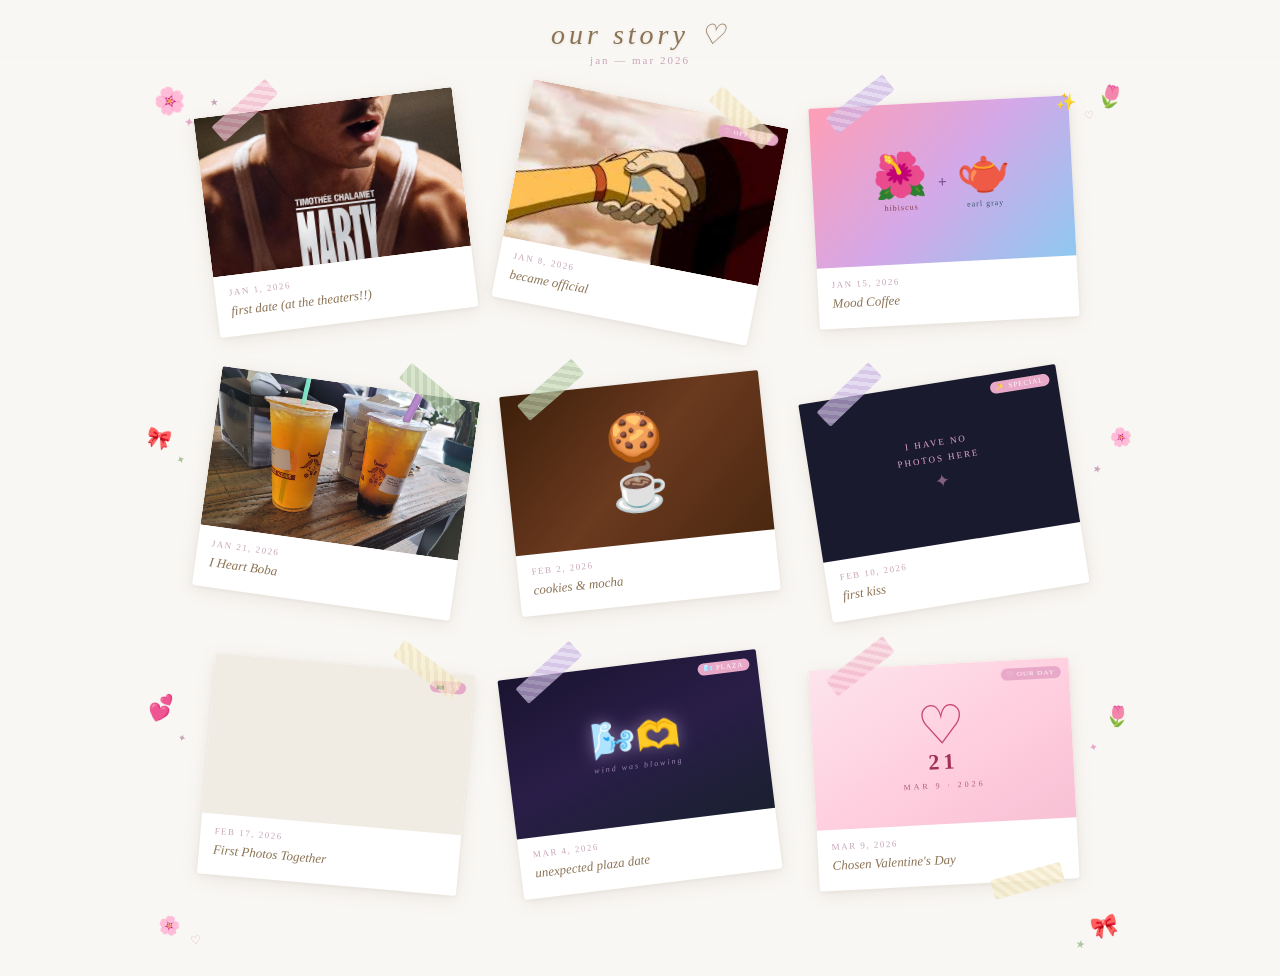
==== commit 2f5928aa: "some more updates" ====
--- a/timeline.html
+++ b/timeline.html
@@ -192,6 +192,21 @@
       text-transform: uppercase;
     }
 
+    /* photo slideshow */
+    .photo-slide {
+      position: absolute;
+      top: 0; left: 0;
+      width: 100%; height: 100%;
+      object-fit: cover;
+      border-radius: 2px 2px 0 0;
+      opacity: 0;
+      animation: photoFade 8s infinite;
+    }
+    @keyframes photoFade {
+      0%, 5%    { opacity: 1; }
+      25%, 100% { opacity: 0; }
+    }
+
     /* ── Washi tape strips ────────────────────────── */
     .tape {
       position: absolute;
@@ -444,16 +459,16 @@
       <!-- ══ 3 · Jan 15 — Mood Coffee ════════════════ -->
       <div class="polaroid rot-n1" onclick="openScrapbook('e3')" role="button" tabindex="0">
         <div class="tape tape-tl tape-lavender" aria-hidden="true"></div>
-        <div class="polaroid-img">
-          <div class="polaroid-img-placeholder" style="display:flex;gap:10px;align-items:center;justify-content:center;padding:8px;">
+        <div class="polaroid-img" style="background:linear-gradient(135deg,#ff9eb5,#d4a8e8,#8ec8f0);">
+          <div style="width:100%;height:100%;display:flex;gap:10px;align-items:center;justify-content:center;">
             <div style="text-align:center;line-height:1.4;">
-              <span style="font-size:30px;">🌺</span>
-              <div style="font-size:8px;color:#c87080;letter-spacing:1px;margin-top:2px;">hibiscus</div>
+              <span style="font-size:44px;display:block;line-height:1;">🌺</span>
+              <div style="font-size:8px;color:#8b3a50;letter-spacing:1px;margin-top:4px;font-family:Georgia,serif;">hibiscus</div>
             </div>
-            <div style="color:#c8b090;font-size:13px;">+</div>
+            <div style="color:#7a5090;font-size:16px;font-weight:bold;">+</div>
             <div style="text-align:center;line-height:1.4;">
-              <span style="font-size:30px;">🫖</span>
-              <div style="font-size:8px;color:#8090a0;letter-spacing:1px;margin-top:2px;">earl gray</div>
+              <span style="font-size:44px;display:block;line-height:1;">🫖</span>
+              <div style="font-size:8px;color:#3a5870;letter-spacing:1px;margin-top:4px;font-family:Georgia,serif;">earl gray</div>
             </div>
           </div>
         </div>
@@ -481,8 +496,11 @@
       <!-- ══ 5 · Feb 2 — Cookies & Mocha ════════════ -->
       <div class="polaroid" style="transform:rotate(-6deg);" onclick="openScrapbook('m1')" role="button" tabindex="0">
         <div class="tape tape-tl tape-sage" aria-hidden="true"></div>
-        <div class="polaroid-img">
-          <div class="polaroid-img-placeholder">🍪☕</div>
+        <div class="polaroid-img" style="background:linear-gradient(135deg,#3d1f0a,#6b3a1f,#4a2810);padding:0;">
+          <div style="width:100%;height:100%;display:flex;flex-direction:column;align-items:center;justify-content:center;gap:4px;">
+            <div style="font-size:46px;line-height:1;">🍪</div>
+            <div style="font-size:46px;line-height:1;">☕</div>
+          </div>
         </div>
         <div class="polaroid-body">
           <div class="polaroid-date">Feb 2, 2026</div>
@@ -491,20 +509,7 @@
         </div>
       </div>
 
-      <!-- ══ 6 · Feb 6 — Cookies Again ═══════════════ -->
-      <div class="polaroid" style="transform:rotate(4deg);" onclick="openScrapbook('m2')" role="button" tabindex="0">
-        <div class="tape tape-tr tape-pink" aria-hidden="true"></div>
-        <div class="polaroid-img">
-          <div class="polaroid-img-placeholder">🍪</div>
-        </div>
-        <div class="polaroid-body">
-          <div class="polaroid-date">Feb 6, 2026</div>
-          <div class="polaroid-title">cookies again</div>
-          <div class="polaroid-desc">we have a type ♡</div>
-        </div>
-      </div>
-
-      <!-- ══ 7 · Feb 10 — First Kiss ═════════════════ -->
+      <!-- ══ 6 · Feb 10 — First Kiss ═════════════════ -->
       <div class="polaroid rot-n3" onclick="openScrapbook('e5')" role="button" tabindex="0">
         <div class="tape tape-tl tape-lavender" aria-hidden="true"></div>
         <div class="polaroid-img" style="background:#1a1a2e;flex-direction:column;gap:6px;">
@@ -522,20 +527,37 @@
         </div>
       </div>
 
-      <!-- ══ 8 · Feb 17 — First Photos ═══════════════ -->
+      <!-- ══ 7 · Feb 17 — First Photos ═══════════════ -->
       <div class="polaroid rot-p2" onclick="openScrapbook('e6')" role="button" tabindex="0">
         <div class="tape tape-tr tape-cream" aria-hidden="true"></div>
-        <div class="polaroid-img" style="padding:0;display:grid;grid-template-columns:1fr 1fr;gap:2px;overflow:hidden;">
+        <div class="polaroid-img" style="padding:0;position:relative;">
           <div class="polaroid-badge">📸 us</div>
-          <img src="k1.JPG" style="width:100%;height:100%;object-fit:cover;">
-          <img src="k2.JPG" style="width:100%;height:100%;object-fit:cover;">
-          <img src="k3.JPG" style="width:100%;height:100%;object-fit:cover;">
-          <img src="k4.JPG" style="width:100%;height:100%;object-fit:cover;">
+          <img src="k1.JPG" class="photo-slide" style="animation-delay:0s;">
+          <img src="k2.JPG" class="photo-slide" style="animation-delay:2s;">
+          <img src="k3.JPG" class="photo-slide" style="animation-delay:4s;">
+          <img src="k4.JPG" class="photo-slide" style="animation-delay:6s;">
         </div>
         <div class="polaroid-body">
           <div class="polaroid-date">Feb 17, 2026</div>
           <div class="polaroid-title">First Photos Together</div>
           <div class="polaroid-desc">our first pictures as a couple. keeping these forever.</div>
+        </div>
+      </div>
+
+      <!-- ══ 8 · Mar 4 — Unexpected Plaza Date ═══════ -->
+      <div class="polaroid rot-n2" onclick="openScrapbook('p1')" role="button" tabindex="0">
+        <div class="tape tape-tl tape-lavender" aria-hidden="true"></div>
+        <div class="polaroid-img" style="background:linear-gradient(160deg,#1a1430,#2a1e48,#1a2030);flex-direction:column;gap:6px;">
+          <div class="polaroid-badge">🌬️ plaza</div>
+          <div style="text-align:center;">
+            <div style="font-size:36px;line-height:1;filter:drop-shadow(0 0 8px rgba(200,176,224,0.5));">🌬️🫶</div>
+            <div style="font-size:8px;color:rgba(200,176,224,0.7);letter-spacing:2px;margin-top:6px;font-family:Georgia,serif;font-style:italic;">wind was blowing</div>
+          </div>
+        </div>
+        <div class="polaroid-body">
+          <div class="polaroid-date">Mar 4, 2026</div>
+          <div class="polaroid-title">unexpected plaza date</div>
+          <div class="polaroid-desc">"yo let me drive you somewhere" ended up being the plaza near my house. wind was blowing, we were holding hands. it was perfect ♡</div>
         </div>
       </div>
 
@@ -645,21 +667,6 @@
           { m:'✦', bot:'35%', left:'10%',  rot:-10, c:'#c9a89a', sz:14 },
         ],
       },
-      m2: {
-        date: 'Feb 6, 2026', title: 'cookies again',
-        desc: 'we have a type ♡',
-        emoji: '🍪', badge: null, tape: 'tape-pink',
-        stickers: [
-          { e:'🍪', top:'4%',  left:'3%',   rot:-10, sz:38 },
-          { e:'😋', top:'5%',  right:'4%',  rot:  8, sz:32 },
-          { e:'🤍', bot:'12%', left:'5%',   rot: 12, sz:26 },
-          { e:'🌸', bot:'10%', right:'5%',  rot:-14, sz:28 },
-        ],
-        doodles: [
-          { m:'★', top:'25%', right:'11%', rot:-8,  c:'#c9a89a', sz:16 },
-          { m:'♡', bot:'32%', left:'12%',  rot:10,  c:'#e8a8c8', sz:18 },
-        ],
-      },
       e5: {
         date: 'Feb 10, 2026', title: 'first kiss',
         desc: "movies told me first kisses were really bad and awkward so we're just better than the movies ♡",
@@ -690,6 +697,21 @@
         doodles: [
           { m:'✦', top:'26%', right:'12%', rot: 6,  c:'#c9a89a', sz:15 },
           { m:'♡', bot:'34%', left:'10%',  rot:-10, c:'#e8a8c8', sz:18 },
+        ],
+      },
+      p1: {
+        date: 'Mar 4, 2026', title: 'unexpected plaza date',
+        desc: '"yo let me drive you somewhere" ended up being the plaza near my house. wind was blowing, we were holding hands. it was perfect ♡',
+        emoji: '🌬️', badge: '🌬️ plaza', tape: 'tape-lavender', customArt: 'plaza',
+        stickers: [
+          { e:'🌬️', top:'5%',  left:'3%',   rot:-10, sz:32 },
+          { e:'🫶', top:'4%',  right:'4%',  rot: 10, sz:30 },
+          { e:'🌙', bot:'13%', left:'5%',   rot: -8, sz:28 },
+          { e:'✨', bot:'10%', right:'5%',  rot: 14, sz:26 },
+        ],
+        doodles: [
+          { m:'♡', top:'28%', right:'10%', rot:-6,  c:'#c8b0e0', sz:20 },
+          { m:'✦', bot:'35%', left:'10%',  rot:10,  c:'#c9a89a', sz:14 },
         ],
       },
       e7: {
@@ -770,12 +792,17 @@
           </div>
         </div>`;
       } else if (d.customArt === 'jenga') {
-        const block = `<div style="width:38px;height:14px;background:#e8dfc0;border:1px solid #c8b880;border-radius:2px;box-shadow:inset 0 1px 2px rgba(255,255,255,0.45),0 1px 2px rgba(0,0,0,0.18);flex-shrink:0;"></div>`;
-        const gap   = `<div style="width:38px;height:14px;flex-shrink:0;"></div>`;
+        const horizBlock = `<div style="width:36px;height:13px;background:#eddfc4;border:1px solid #c8b880;border-radius:2px;box-shadow:inset 0 1px 2px rgba(255,255,255,0.5),0 1px 2px rgba(0,0,0,0.15);flex-shrink:0;"></div>`;
+        const horizGap   = `<div style="width:36px;height:13px;flex-shrink:0;"></div>`;
+        const wideBlock  = `<div style="width:118px;height:13px;background:#e0d0b0;border:1px solid #b8a870;border-radius:2px;box-shadow:inset 0 1px 2px rgba(255,255,255,0.4),0 1px 2px rgba(0,0,0,0.15);"></div>`;
         let rows = '';
         for (let r = 0; r < 9; r++) {
-          const missing = r === 4;
-          rows += `<div style="display:flex;gap:3px;">${block}${missing ? gap : block}${block}</div>`;
+          if (r % 2 === 0) {
+            const missing = r === 4;
+            rows += `<div style="display:flex;gap:3px;">${horizBlock}${missing ? horizGap : horizBlock}${horizBlock}</div>`;
+          } else {
+            rows += `<div style="display:flex;">${wideBlock}</div>`;
+          }
         }
         html += `<div class="sb-art-wrap">
           <div class="sb-art-tape ${d.tape}" aria-hidden="true"></div>
@@ -812,6 +839,18 @@
             </div>
           </div>
         </div>`;
+      } else if (d.customArt === 'plaza') {
+        html += `<div class="sb-art-wrap">
+          <div class="sb-art-tape ${d.tape}" aria-hidden="true"></div>
+          <div style="position:relative;width:320px;height:180px;background:linear-gradient(160deg,#0f0a20,#1a1438,#0f1828);border-radius:6px;overflow:hidden;display:flex;flex-direction:column;align-items:center;justify-content:center;gap:8px;">
+            <div style="font-size:44px;filter:drop-shadow(0 0 10px rgba(200,176,224,0.6));">🌬️🫶</div>
+            <div style="font-size:9px;color:rgba(200,176,224,0.7);letter-spacing:2px;font-family:Georgia,serif;font-style:italic;">wind was blowing · holding hands</div>
+            <div style="position:absolute;top:12px;left:16px;color:rgba(220,200,240,0.3);font-size:8px;">★</div>
+            <div style="position:absolute;top:20px;right:20px;color:rgba(220,200,240,0.25);font-size:6px;">✦</div>
+            <div style="position:absolute;top:14px;right:52px;color:rgba(220,200,240,0.2);font-size:10px;">★</div>
+            <div style="position:absolute;bottom:14px;left:0;right:0;text-align:center;font-size:8px;color:rgba(200,176,224,0.5);letter-spacing:3px;font-family:Georgia,serif;">it was perfect</div>
+          </div>
+        </div>`;
       } else {
         html += `<div class="sb-art-wrap">
           <div class="sb-art-tape ${d.tape}" aria-hidden="true"></div>
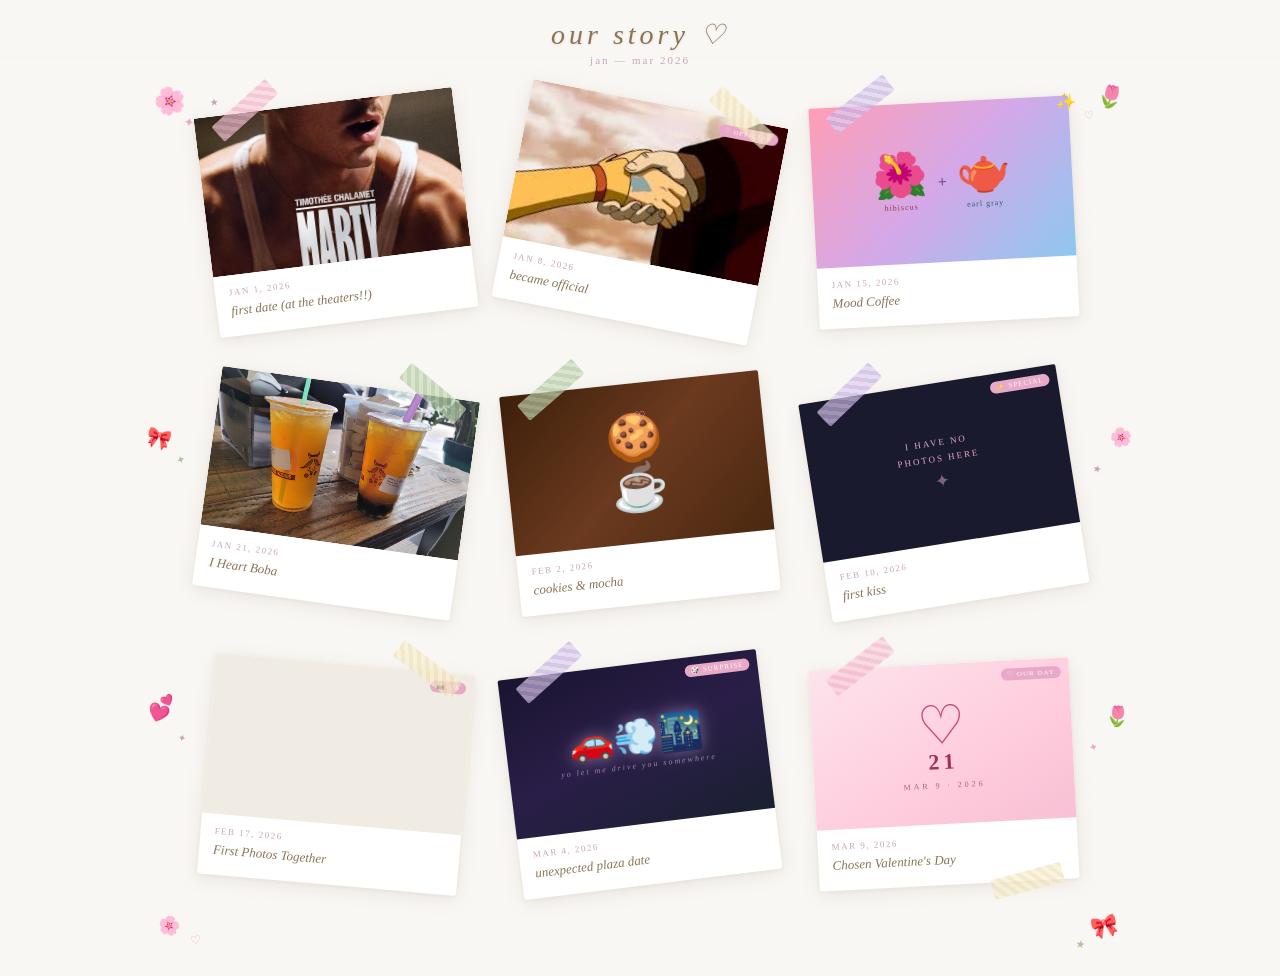
==== commit e159bc1f: "fixed timing of photos + comments" ====
--- a/timeline.html
+++ b/timeline.html
@@ -200,11 +200,11 @@
       object-fit: cover;
       border-radius: 2px 2px 0 0;
       opacity: 0;
-      animation: photoFade 8s infinite;
+      animation: photoFade 8.5s infinite;
     }
     @keyframes photoFade {
-      0%, 5%    { opacity: 1; }
-      25%, 100% { opacity: 0; }
+      0%, 24%   { opacity: 1; }
+      30%, 100% { opacity: 0; }
     }
 
     /* ── Washi tape strips ────────────────────────── */
@@ -489,7 +489,7 @@
         <div class="polaroid-body">
           <div class="polaroid-date">Jan 21, 2026</div>
           <div class="polaroid-title">I Heart Boba</div>
-          <div class="polaroid-desc">honey lemon tea (gross)</div>
+          <div class="polaroid-desc">honey lemon tea = crime against boba + jenga chaos 🏗️</div>
         </div>
       </div>
 
@@ -548,10 +548,10 @@
       <div class="polaroid rot-n2" onclick="openScrapbook('p1')" role="button" tabindex="0">
         <div class="tape tape-tl tape-lavender" aria-hidden="true"></div>
         <div class="polaroid-img" style="background:linear-gradient(160deg,#1a1430,#2a1e48,#1a2030);flex-direction:column;gap:6px;">
-          <div class="polaroid-badge">🌬️ plaza</div>
+          <div class="polaroid-badge">🎲 surprise</div>
           <div style="text-align:center;">
-            <div style="font-size:36px;line-height:1;filter:drop-shadow(0 0 8px rgba(200,176,224,0.5));">🌬️🫶</div>
-            <div style="font-size:8px;color:rgba(200,176,224,0.7);letter-spacing:2px;margin-top:6px;font-family:Georgia,serif;font-style:italic;">wind was blowing</div>
+            <div style="font-size:36px;line-height:1;filter:drop-shadow(0 0 8px rgba(200,176,224,0.5));">🚗💨🌃</div>
+            <div style="font-size:8px;color:rgba(200,176,224,0.7);letter-spacing:2px;margin-top:6px;font-family:Georgia,serif;font-style:italic;">yo let me drive you somewhere</div>
           </div>
         </div>
         <div class="polaroid-body">
@@ -639,7 +639,7 @@
       },
       e4: {
         date: 'Jan 21, 2026', title: 'I Heart Boba',
-        desc: 'honey lemon tea (gross)',
+        desc: 'honey lemon tea was genuinely undrinkable (who approved that flavor??) but the jenga tower of doom? we ate 🏗️',
         emoji: '🧋', badge: null, tape: 'tape-pink', customArt: 'jenga',
         stickers: [
           { e:'🫧', top:'5%',  left:'3%',   rot: -8, sz:32 },
@@ -654,7 +654,7 @@
       },
       m1: {
         date: 'Feb 2, 2026', title: 'cookies & mocha',
-        desc: 'sneaky little coffee date ♡',
+        desc: 'both of these were hella goated thank you ♡',
         emoji: '🍪', badge: null, tape: 'tape-cream',
         stickers: [
           { e:'☕', top:'5%',  left:'3%',   rot:-14, sz:34 },
@@ -702,11 +702,11 @@
       p1: {
         date: 'Mar 4, 2026', title: 'unexpected plaza date',
         desc: '"yo let me drive you somewhere" ended up being the plaza near my house. wind was blowing, we were holding hands. it was perfect ♡',
-        emoji: '🌬️', badge: '🌬️ plaza', tape: 'tape-lavender', customArt: 'plaza',
+        emoji: '🚗', badge: '🎲 surprise', tape: 'tape-lavender', customArt: 'plaza',
         stickers: [
-          { e:'🌬️', top:'5%',  left:'3%',   rot:-10, sz:32 },
-          { e:'🫶', top:'4%',  right:'4%',  rot: 10, sz:30 },
-          { e:'🌙', bot:'13%', left:'5%',   rot: -8, sz:28 },
+          { e:'🚗', top:'5%',  left:'3%',   rot:-10, sz:32 },
+          { e:'🎲', top:'4%',  right:'4%',  rot: 10, sz:30 },
+          { e:'🌃', bot:'13%', left:'5%',   rot: -8, sz:28 },
           { e:'✨', bot:'10%', right:'5%',  rot: 14, sz:26 },
         ],
         doodles: [
@@ -843,8 +843,8 @@
         html += `<div class="sb-art-wrap">
           <div class="sb-art-tape ${d.tape}" aria-hidden="true"></div>
           <div style="position:relative;width:320px;height:180px;background:linear-gradient(160deg,#0f0a20,#1a1438,#0f1828);border-radius:6px;overflow:hidden;display:flex;flex-direction:column;align-items:center;justify-content:center;gap:8px;">
-            <div style="font-size:44px;filter:drop-shadow(0 0 10px rgba(200,176,224,0.6));">🌬️🫶</div>
-            <div style="font-size:9px;color:rgba(200,176,224,0.7);letter-spacing:2px;font-family:Georgia,serif;font-style:italic;">wind was blowing · holding hands</div>
+            <div style="font-size:44px;filter:drop-shadow(0 0 10px rgba(200,176,224,0.6));">🚗💨🌃</div>
+            <div style="font-size:9px;color:rgba(200,176,224,0.7);letter-spacing:2px;font-family:Georgia,serif;font-style:italic;">yo let me drive you somewhere</div>
             <div style="position:absolute;top:12px;left:16px;color:rgba(220,200,240,0.3);font-size:8px;">★</div>
             <div style="position:absolute;top:20px;right:20px;color:rgba(220,200,240,0.25);font-size:6px;">✦</div>
             <div style="position:absolute;top:14px;right:52px;color:rgba(220,200,240,0.2);font-size:10px;">★</div>
